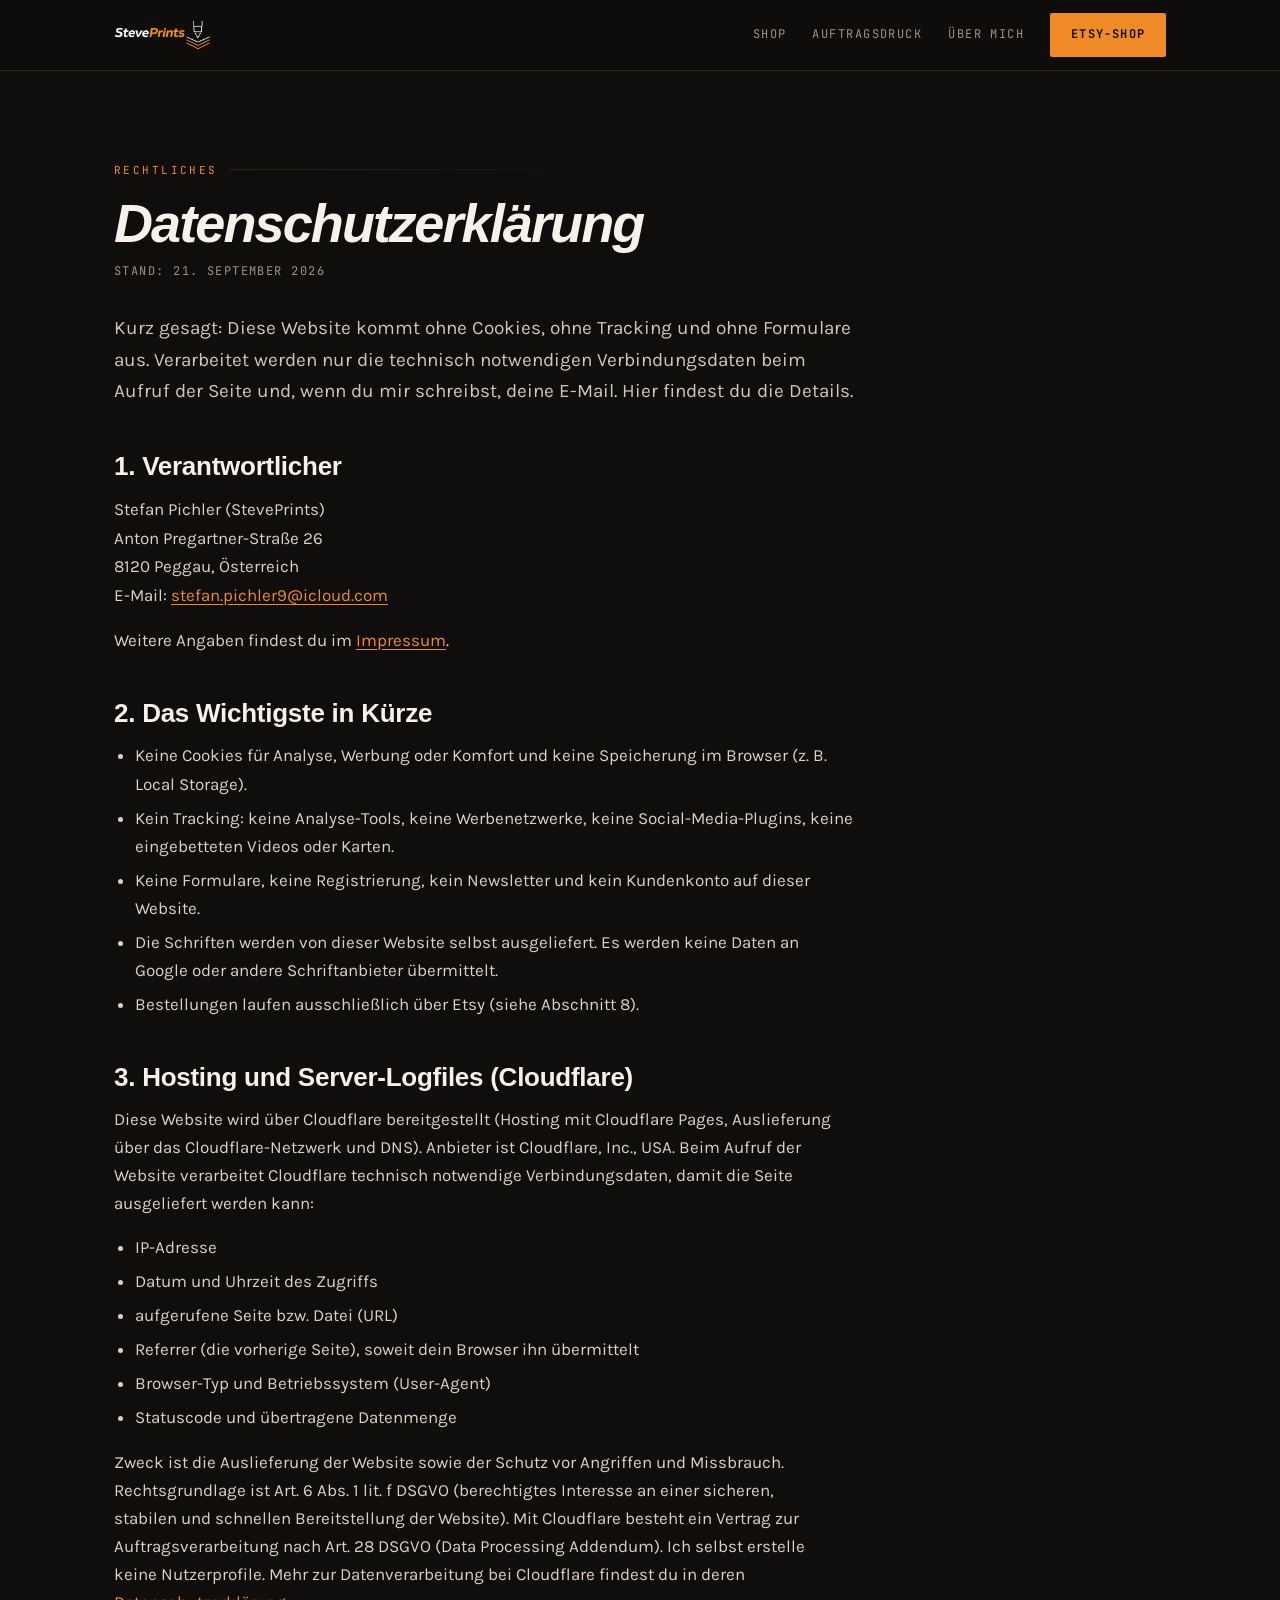
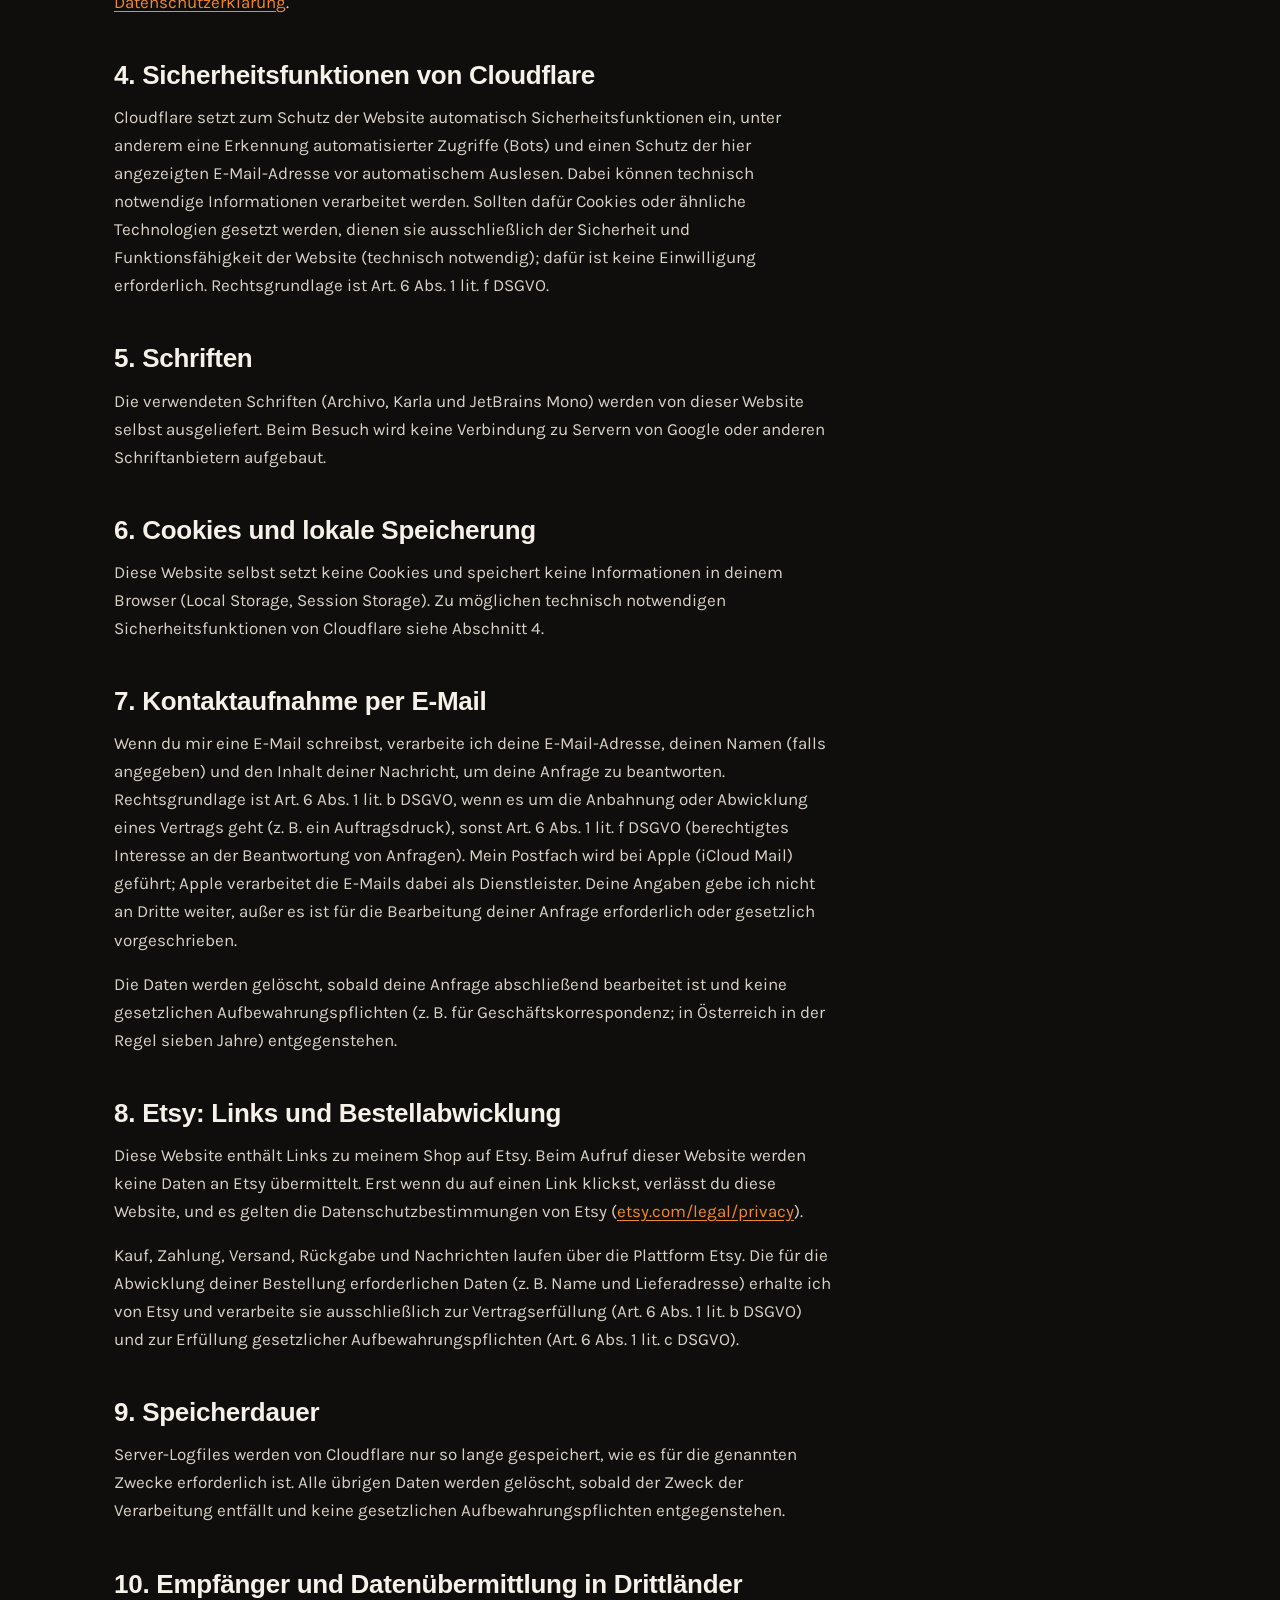
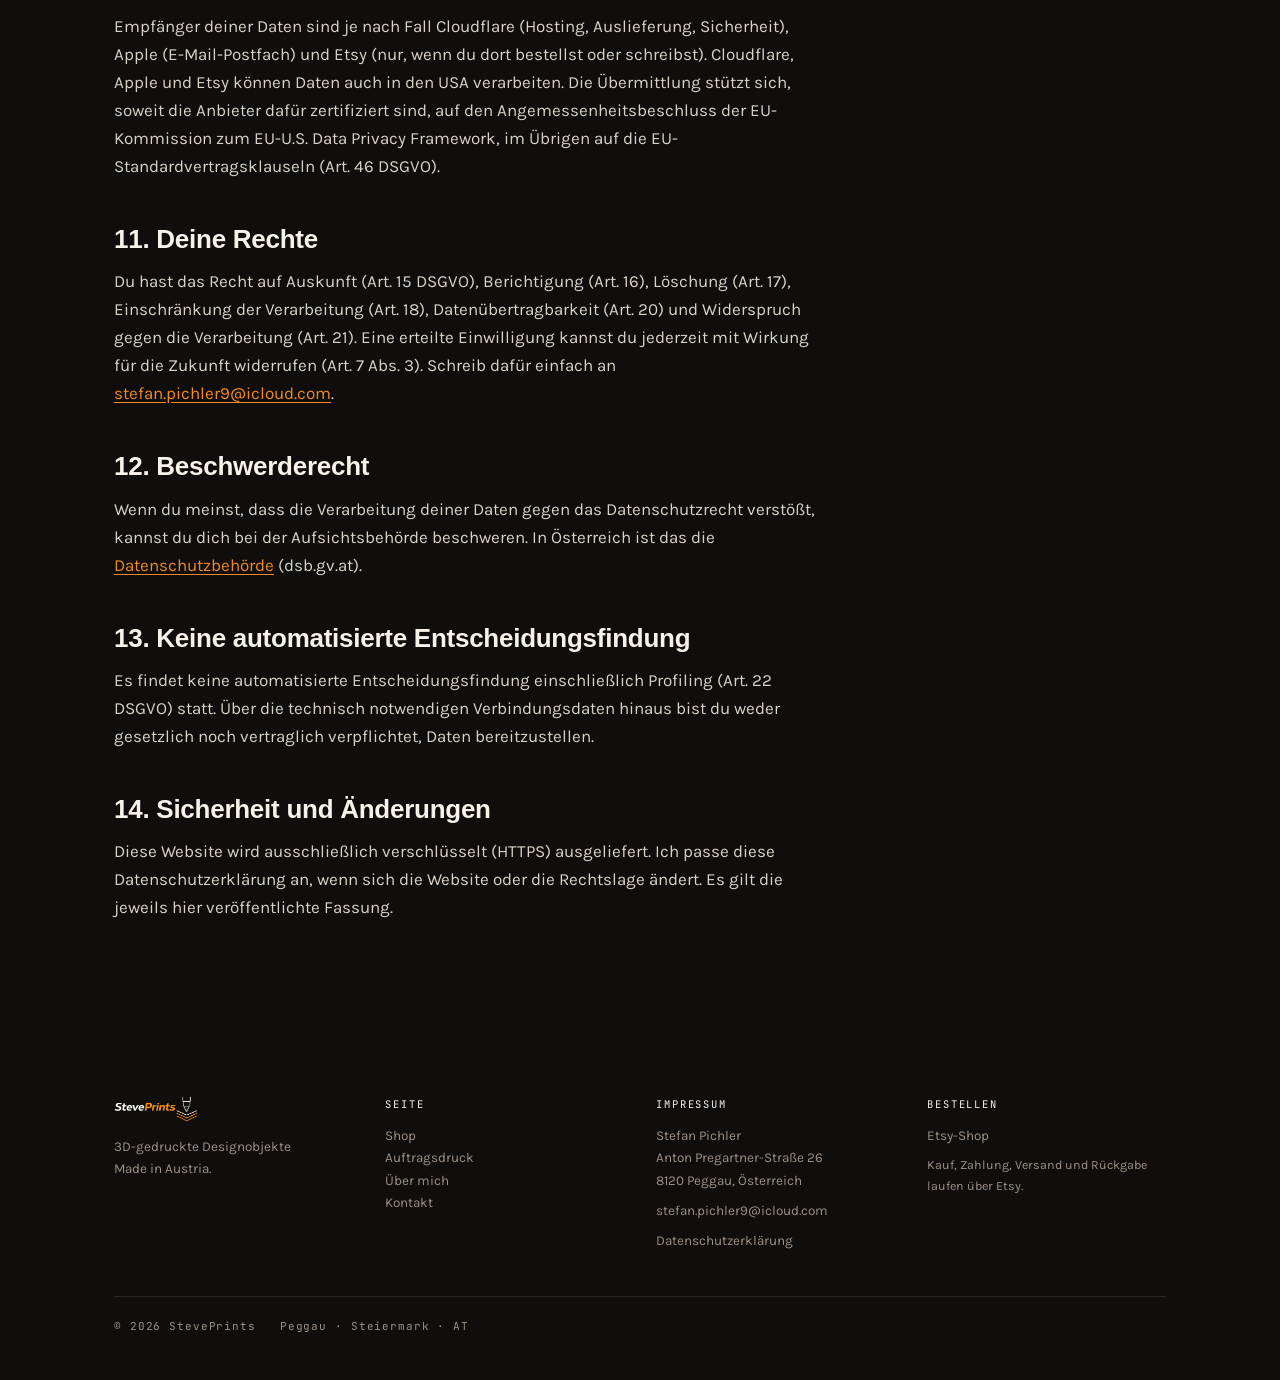
==== datenschutz.html @ f9f1f0ae "legal: Datenschutzerklärung ergänzen, im Footer verlinken Entwurf, orientiert an Muster-Datenschutze" ====
<!DOCTYPE html>
<html lang="de">
<head>
<meta charset="utf-8">
<meta name="viewport" content="width=device-width, initial-scale=1">
<title>Datenschutzerklärung – StevePrints</title>
<meta name="description" content="Datenschutzerklärung von StevePrints, Peggau: welche Daten beim Besuch der Website verarbeitet werden und welche Rechte du hast.">
<link rel="stylesheet" href="fonts/fonts.css">
<style>
:root{
  --bg:#100E0C;
  --surface:#1A1613;
  --line:#2C2620;
  --orange:#F08A24;
  --paper:#F6F1E9;
  --paper-line:#E2D9CC;
  --ink:#241F19;
  --muted:#9B9188;
  --muted-dark:#6E655B;
  --display:"Archivo","Helvetica Neue",Arial,sans-serif;
  --body:"Karla","Helvetica Neue",Arial,sans-serif;
  --mono:"JetBrains Mono",ui-monospace,"SFMono-Regular",Menlo,monospace;
  --pad:clamp(20px,5vw,80px);
}
*{box-sizing:border-box}
html{scroll-behavior:smooth}
body{margin:0;background:var(--bg);color:var(--paper);font-family:var(--body);font-size:17px;line-height:1.65;-webkit-font-smoothing:antialiased;overflow-x:hidden}
img{max-width:100%;display:block}
a{color:inherit}
:focus-visible{outline:2px solid var(--orange);outline-offset:3px;border-radius:2px}

.wrap{max-width:1180px;margin:0 auto;padding-left:var(--pad);padding-right:var(--pad)}
.eyebrow{font-family:var(--mono);font-size:11px;letter-spacing:.22em;text-transform:uppercase;color:var(--orange);display:flex;align-items:center;gap:12px;margin:0 0 18px}
.eyebrow::after{content:"";flex:1;height:1px;background:linear-gradient(90deg,var(--line),transparent)}
h2{font-family:var(--display);font-weight:800;font-style:italic;font-size:clamp(30px,4.6vw,52px);line-height:1.04;letter-spacing:-.02em;margin:0 0 20px}
h3{font-family:var(--display);font-weight:700;font-size:19px;letter-spacing:-.01em;margin:0 0 6px}
p{margin:0 0 16px;color:#D9D2C9;max-width:62ch}
section{padding:clamp(64px,9vw,120px) 0;position:relative}
.layers{height:26px;display:block;width:100%}

/* header */
header{position:sticky;top:0;z-index:50;background:rgba(16,14,12,.82);backdrop-filter:blur(14px);border-bottom:1px solid var(--line)}
.bar{display:flex;align-items:center;gap:28px;height:70px}
.logo{height:30px;width:auto;flex-shrink:0}
nav{margin-left:auto;display:flex;gap:26px;align-items:center}
nav a{font-family:var(--mono);font-size:12px;letter-spacing:.12em;text-transform:uppercase;color:var(--muted);text-decoration:none;transition:color .2s}
nav a:hover{color:var(--paper)}
.btn{display:inline-flex;align-items:center;gap:9px;font-family:var(--mono);font-size:12px;font-weight:700;letter-spacing:.1em;text-transform:uppercase;padding:11px 20px;border-radius:2px;text-decoration:none;border:1px solid transparent;transition:transform .18s,background .2s,color .2s,border-color .2s}
.btn-solid{background:var(--orange);color:#150F07}
.btn-solid:hover{background:#FFA341;transform:translateY(-2px)}
.btn-ghost{border-color:var(--line);color:var(--paper)}
.btn-ghost:hover{border-color:var(--orange);color:var(--orange)}
@media(max-width:860px){nav .navlink{display:none}}

/* hero */
.hero{padding:clamp(58px,9vw,110px) 0 clamp(50px,7vw,90px);position:relative;overflow:hidden}
.plate{position:absolute;inset:0;pointer-events:none;background-image:linear-gradient(to right,rgba(240,138,36,.055) 1px,transparent 1px),linear-gradient(to bottom,rgba(240,138,36,.055) 1px,transparent 1px);background-size:46px 46px;mask-image:radial-gradient(ellipse 80% 70% at 30% 35%,#000 5%,transparent 72%);-webkit-mask-image:radial-gradient(ellipse 80% 70% at 30% 35%,#000 5%,transparent 72%)}
.hero .wrap{position:relative;display:grid;grid-template-columns:1.05fr .95fr;gap:clamp(28px,5vw,64px);align-items:center}
@media(max-width:900px){.hero .wrap{grid-template-columns:1fr}}
h1{font-family:var(--display);font-weight:800;font-style:italic;font-size:clamp(40px,7vw,80px);line-height:.98;letter-spacing:-.035em;margin:0 0 24px;max-width:13ch}
h1 .ln{display:block;overflow:hidden}
h1 .ln>span{display:block;transform:translateY(105%);animation:layer .85s cubic-bezier(.2,.8,.2,1) forwards}
h1 .ln:nth-child(1)>span{animation-delay:.05s}
h1 .ln:nth-child(2)>span{animation-delay:.19s}
h1 .ln:nth-child(3)>span{animation-delay:.33s}
h1 em{font-style:italic;color:var(--orange)}
@keyframes layer{to{transform:translateY(0)}}
.lead{font-size:clamp(17px,2vw,20px);color:#CFC7BD;max-width:42ch;opacity:0;animation:fade .8s .5s forwards}
@keyframes fade{to{opacity:1}}
.hero-cta{display:flex;flex-wrap:wrap;gap:12px;margin-top:30px;opacity:0;animation:fade .8s .66s forwards}
.heroshot{position:relative;opacity:0;animation:fade 1s .4s forwards}
.heroshot img{width:100%;border-radius:3px;border:1px solid var(--line)}
.heroshot figcaption{font-family:var(--mono);font-size:11px;letter-spacing:.14em;text-transform:uppercase;color:var(--muted);margin-top:12px}
.specstrip{margin-top:clamp(40px,6vw,64px);border-top:1px solid var(--line);padding-top:20px;display:flex;flex-wrap:wrap;gap:14px 40px;font-family:var(--mono);font-size:11.5px;letter-spacing:.11em;text-transform:uppercase;color:var(--muted)}
.specstrip b{color:var(--paper);font-weight:400}

/* shop – helle Katalogbahn */
.catalog{background:var(--paper);color:var(--ink)}
.catalog h2,.catalog h3{color:var(--ink)}
.catalog p{color:#4A423A}
.catalog .eyebrow{color:#B4640C}
.catalog .eyebrow::after{background:linear-gradient(90deg,var(--paper-line),transparent)}
.grid{display:grid;gap:22px;grid-template-columns:repeat(auto-fit,minmax(238px,1fr));margin-top:44px}
.card{display:flex;flex-direction:column;text-decoration:none;color:inherit}
.shot{position:relative;aspect-ratio:1/1;overflow:hidden;border-radius:3px;background:#EDE6DA;border:1px solid var(--paper-line)}
.shot img{position:absolute;inset:0;width:100%;height:100%;object-fit:cover;transition:opacity .45s,transform .6s}
.shot img.alt{opacity:0}
.card:hover .shot img.alt{opacity:1}
.card:hover .shot img{transform:scale(1.04)}
.badge{position:absolute;left:10px;top:10px;z-index:2;font-family:var(--mono);font-size:10px;letter-spacing:.14em;text-transform:uppercase;background:rgba(16,14,12,.82);color:var(--paper);padding:5px 9px;border-radius:2px}
.card h3{margin-top:16px}
.card .sub{font-size:14.5px;color:#5A5147;margin:0 0 12px;flex:1}
.meta{display:flex;justify-content:space-between;align-items:baseline;gap:12px;border-top:1px solid var(--paper-line);padding-top:11px;font-family:var(--mono);font-size:12px;color:var(--muted-dark)}
.meta .price{color:var(--ink);font-weight:700;font-size:14px}
.card .go{font-family:var(--mono);font-size:11px;letter-spacing:.12em;text-transform:uppercase;color:#B4640C;margin-top:10px}
.card:hover .go{text-decoration:underline}
.catalog .note{font-family:var(--mono);font-size:11.5px;color:var(--muted-dark);margin-top:36px;letter-spacing:.04em}

/* process */
.process{display:grid;gap:2px;margin-top:44px;grid-template-columns:repeat(auto-fit,minmax(228px,1fr))}
.step{background:var(--surface);padding:28px 24px;border-top:2px solid var(--line);transition:border-color .3s}
.step:hover{border-top-color:var(--orange)}
.step .l{font-family:var(--mono);font-size:11px;color:var(--orange);letter-spacing:.18em;display:block;margin-bottom:14px}
.step h3{font-size:17px}
.step p{font-size:14.5px;color:var(--muted);margin:0}

/* about */
.split{display:grid;gap:clamp(30px,5vw,72px);grid-template-columns:1.15fr .85fr;align-items:start}
@media(max-width:860px){.split{grid-template-columns:1fr}}
.factbox{border:1px solid var(--line);background:var(--surface);padding:26px;border-radius:3px}
.factbox dl{margin:0;font-family:var(--mono);font-size:12.5px}
.factbox dt{color:var(--muted);letter-spacing:.12em;text-transform:uppercase;font-size:10.5px;margin-top:18px}
.factbox dt:first-child{margin-top:0}
.factbox dd{margin:5px 0 0;color:var(--paper)}

/* contact */
.contact{background:var(--surface);border-top:1px solid var(--line);border-bottom:1px solid var(--line)}
.mail{font-family:var(--display);font-style:italic;font-weight:700;font-size:clamp(19px,3.2vw,32px);color:var(--orange);text-decoration:none;border-bottom:2px solid rgba(240,138,36,.3);word-break:break-all}
.mail:hover{border-bottom-color:var(--orange)}

/* footer */
footer{padding:56px 0 44px;font-size:13.5px;color:var(--muted)}
.foot{display:grid;gap:32px;grid-template-columns:repeat(auto-fit,minmax(210px,1fr))}
footer h4{font-family:var(--mono);font-size:10.5px;letter-spacing:.18em;text-transform:uppercase;color:var(--paper);margin:0 0 12px;font-weight:400}
footer a{color:var(--muted);text-decoration:none}
footer a:hover{color:var(--orange)}
.copy{margin-top:44px;padding-top:20px;border-top:1px solid var(--line);display:flex;flex-wrap:wrap;gap:10px 24px;font-family:var(--mono);font-size:11px;letter-spacing:.08em}

.rv{opacity:0;transform:translateY(22px);transition:opacity .7s,transform .7s}
.rv.in{opacity:1;transform:none}
@media(prefers-reduced-motion:reduce){
  *{animation:none!important;transition:none!important}
  h1 .ln>span{transform:none}
  .lead,.hero-cta,.heroshot{opacity:1}
  .rv{opacity:1;transform:none}
  html{scroll-behavior:auto}
}

/* Rechtstext-Seiten */
.legal{padding:clamp(48px,7vw,90px) 0 clamp(56px,8vw,110px)}
.legal h1{max-width:none;font-size:clamp(32px,5vw,54px);margin:0 0 12px;overflow-wrap:break-word;hyphens:auto}
.legal .stand{font-family:var(--mono);font-size:12px;letter-spacing:.12em;text-transform:uppercase;color:var(--muted);margin:0 0 32px}
.legal .intro{font-size:clamp(17px,2vw,19px);color:#CFC7BD;max-width:68ch;margin-bottom:8px}
.legal h2{font-size:clamp(20px,2.4vw,26px);font-style:normal;font-weight:700;letter-spacing:-.01em;line-height:1.2;margin:44px 0 12px}
.legal p,.legal li{max-width:72ch}
.legal ul{margin:0 0 16px;padding-left:1.25em;color:#D9D2C9}
.legal li{margin-bottom:6px}
.legal a{color:var(--orange);text-underline-offset:3px}
.legal a:hover{color:#FFA341}
.legal address{font-style:normal;color:#D9D2C9;margin:0 0 16px;line-height:1.7}
</style>
</head>
<body>
<header>
  <div class="wrap bar">
    <a href="/#top" aria-label="StevePrints Startseite"><img class="logo" src="[data-uri]" alt="StevePrints"></a>
    <nav>
      <a class="navlink" href="/#shop">Shop</a>
      <a class="navlink" href="/#auftrag">Auftragsdruck</a>
      <a class="navlink" href="/#ueber">Über mich</a>
      <a class="btn btn-solid" href="https://www.etsy.com/shop/StevePrintsAT" target="_blank" rel="noopener">Etsy-Shop</a>
    </nav>
  </div>
</header>
<main id="main">
<section class="legal">
  <div class="wrap">
    <p class="eyebrow">Rechtliches</p>
    <h1>Datenschutz&shy;erklärung</h1>
    <p class="stand">Stand: 21. September 2026</p>

    <p class="intro">Kurz gesagt: Diese Website kommt ohne Cookies, ohne Tracking und ohne Formulare aus. Verarbeitet werden nur die technisch notwendigen Verbindungsdaten beim Aufruf der Seite und, wenn du mir schreibst, deine E-Mail. Hier findest du die Details.</p>

    <h2>1. Verantwortlicher</h2>
    <address>Stefan Pichler (StevePrints)<br>Anton Pregartner-Straße 26<br>8120 Peggau, Österreich<br>E-Mail: <a href="mailto:stefan.pichler9@icloud.com">stefan.pichler9@icloud.com</a></address>
    <p>Weitere Angaben findest du im <a href="/#impressum">Impressum</a>.</p>

    <h2>2. Das Wichtigste in Kürze</h2>
    <ul>
      <li>Keine Cookies für Analyse, Werbung oder Komfort und keine Speicherung im Browser (z. B. Local Storage).</li>
      <li>Kein Tracking: keine Analyse-Tools, keine Werbenetzwerke, keine Social-Media-Plugins, keine eingebetteten Videos oder Karten.</li>
      <li>Keine Formulare, keine Registrierung, kein Newsletter und kein Kundenkonto auf dieser Website.</li>
      <li>Die Schriften werden von dieser Website selbst ausgeliefert. Es werden keine Daten an Google oder andere Schriftanbieter übermittelt.</li>
      <li>Bestellungen laufen ausschließlich über Etsy (siehe Abschnitt 8).</li>
    </ul>

    <h2>3. Hosting und Server-Logfiles (Cloudflare)</h2>
    <p>Diese Website wird über Cloudflare bereitgestellt (Hosting mit Cloudflare Pages, Auslieferung über das Cloudflare-Netzwerk und DNS). Anbieter ist Cloudflare, Inc., USA. Beim Aufruf der Website verarbeitet Cloudflare technisch notwendige Verbindungsdaten, damit die Seite ausgeliefert werden kann:</p>
    <ul>
      <li>IP-Adresse</li>
      <li>Datum und Uhrzeit des Zugriffs</li>
      <li>aufgerufene Seite bzw. Datei (URL)</li>
      <li>Referrer (die vorherige Seite), soweit dein Browser ihn übermittelt</li>
      <li>Browser-Typ und Betriebssystem (User-Agent)</li>
      <li>Statuscode und übertragene Datenmenge</li>
    </ul>
    <p>Zweck ist die Auslieferung der Website sowie der Schutz vor Angriffen und Missbrauch. Rechtsgrundlage ist Art. 6 Abs. 1 lit. f DSGVO (berechtigtes Interesse an einer sicheren, stabilen und schnellen Bereitstellung der Website). Mit Cloudflare besteht ein Vertrag zur Auftragsverarbeitung nach Art. 28 DSGVO (Data Processing Addendum). Ich selbst erstelle keine Nutzerprofile. Mehr zur Datenverarbeitung bei Cloudflare findest du in deren <a href="https://www.cloudflare.com/privacypolicy/" target="_blank" rel="noopener noreferrer">Datenschutzerklärung</a>.</p>

    <h2>4. Sicherheitsfunktionen von Cloudflare</h2>
    <p>Cloudflare setzt zum Schutz der Website automatisch Sicherheitsfunktionen ein, unter anderem eine Erkennung automatisierter Zugriffe (Bots) und einen Schutz der hier angezeigten E-Mail-Adresse vor automatischem Auslesen. Dabei können technisch notwendige Informationen verarbeitet werden. Sollten dafür Cookies oder ähnliche Technologien gesetzt werden, dienen sie ausschließlich der Sicherheit und Funktionsfähigkeit der Website (technisch notwendig); dafür ist keine Einwilligung erforderlich. Rechtsgrundlage ist Art. 6 Abs. 1 lit. f DSGVO.</p>

    <h2>5. Schriften</h2>
    <p>Die verwendeten Schriften (Archivo, Karla und JetBrains Mono) werden von dieser Website selbst ausgeliefert. Beim Besuch wird keine Verbindung zu Servern von Google oder anderen Schriftanbietern aufgebaut.</p>

    <h2>6. Cookies und lokale Speicherung</h2>
    <p>Diese Website selbst setzt keine Cookies und speichert keine Informationen in deinem Browser (Local Storage, Session Storage). Zu möglichen technisch notwendigen Sicherheitsfunktionen von Cloudflare siehe Abschnitt 4.</p>

    <h2>7. Kontaktaufnahme per E-Mail</h2>
    <p>Wenn du mir eine E-Mail schreibst, verarbeite ich deine E-Mail-Adresse, deinen Namen (falls angegeben) und den Inhalt deiner Nachricht, um deine Anfrage zu beantworten. Rechtsgrundlage ist Art. 6 Abs. 1 lit. b DSGVO, wenn es um die Anbahnung oder Abwicklung eines Vertrags geht (z. B. ein Auftragsdruck), sonst Art. 6 Abs. 1 lit. f DSGVO (berechtigtes Interesse an der Beantwortung von Anfragen). Mein Postfach wird bei Apple (iCloud Mail) geführt; Apple verarbeitet die E-Mails dabei als Dienstleister. Deine Angaben gebe ich nicht an Dritte weiter, außer es ist für die Bearbeitung deiner Anfrage erforderlich oder gesetzlich vorgeschrieben.</p>
    <p>Die Daten werden gelöscht, sobald deine Anfrage abschließend bearbeitet ist und keine gesetzlichen Aufbewahrungspflichten (z. B. für Geschäftskorrespondenz; in Österreich in der Regel sieben Jahre) entgegenstehen.</p>

    <h2>8. Etsy: Links und Bestellabwicklung</h2>
    <p>Diese Website enthält Links zu meinem Shop auf Etsy. Beim Aufruf dieser Website werden keine Daten an Etsy übermittelt. Erst wenn du auf einen Link klickst, verlässt du diese Website, und es gelten die Datenschutzbestimmungen von Etsy (<a href="https://www.etsy.com/legal/privacy" target="_blank" rel="noopener noreferrer">etsy.com/legal/privacy</a>).</p>
    <p>Kauf, Zahlung, Versand, Rückgabe und Nachrichten laufen über die Plattform Etsy. Die für die Abwicklung deiner Bestellung erforderlichen Daten (z. B. Name und Lieferadresse) erhalte ich von Etsy und verarbeite sie ausschließlich zur Vertragserfüllung (Art. 6 Abs. 1 lit. b DSGVO) und zur Erfüllung gesetzlicher Aufbewahrungspflichten (Art. 6 Abs. 1 lit. c DSGVO).</p>

    <h2>9. Speicherdauer</h2>
    <p>Server-Logfiles werden von Cloudflare nur so lange gespeichert, wie es für die genannten Zwecke erforderlich ist. Alle übrigen Daten werden gelöscht, sobald der Zweck der Verarbeitung entfällt und keine gesetzlichen Aufbewahrungspflichten entgegenstehen.</p>

    <h2>10. Empfänger und Datenübermittlung in Drittländer</h2>
    <p>Empfänger deiner Daten sind je nach Fall Cloudflare (Hosting, Auslieferung, Sicherheit), Apple (E-Mail-Postfach) und Etsy (nur, wenn du dort bestellst oder schreibst). Cloudflare, Apple und Etsy können Daten auch in den USA verarbeiten. Die Übermittlung stützt sich, soweit die Anbieter dafür zertifiziert sind, auf den Angemessenheitsbeschluss der EU-Kommission zum EU-U.S. Data Privacy Framework, im Übrigen auf die EU-Standardvertragsklauseln (Art. 46 DSGVO).</p>

    <h2>11. Deine Rechte</h2>
    <p>Du hast das Recht auf Auskunft (Art. 15 DSGVO), Berichtigung (Art. 16), Löschung (Art. 17), Einschränkung der Verarbeitung (Art. 18), Datenübertragbarkeit (Art. 20) und Widerspruch gegen die Verarbeitung (Art. 21). Eine erteilte Einwilligung kannst du jederzeit mit Wirkung für die Zukunft widerrufen (Art. 7 Abs. 3). Schreib dafür einfach an <a href="mailto:stefan.pichler9@icloud.com">stefan.pichler9@icloud.com</a>.</p>

    <h2>12. Beschwerderecht</h2>
    <p>Wenn du meinst, dass die Verarbeitung deiner Daten gegen das Datenschutzrecht verstößt, kannst du dich bei der Aufsichtsbehörde beschweren. In Österreich ist das die <a href="https://www.dsb.gv.at" target="_blank" rel="noopener noreferrer">Datenschutzbehörde</a> (dsb.gv.at).</p>

    <h2>13. Keine automatisierte Entscheidungsfindung</h2>
    <p>Es findet keine automatisierte Entscheidungsfindung einschließlich Profiling (Art. 22 DSGVO) statt. Über die technisch notwendigen Verbindungsdaten hinaus bist du weder gesetzlich noch vertraglich verpflichtet, Daten bereitzustellen.</p>

    <h2>14. Sicherheit und Änderungen</h2>
    <p>Diese Website wird ausschließlich verschlüsselt (HTTPS) ausgeliefert. Ich passe diese Datenschutzerklärung an, wenn sich die Website oder die Rechtslage ändert. Es gilt die jeweils hier veröffentlichte Fassung.</p>
  </div>
</section>
</main>
<footer>
  <div class="wrap">
    <div class="foot">
      <div>
        <img class="logo" src="[data-uri]" alt="StevePrints" style="height:26px;margin-bottom:14px">
        <div>3D-gedruckte Designobjekte<br>Made in Austria.</div>
      </div>
      <div>
        <h4>Seite</h4>
        <div><a href="/#shop">Shop</a></div>
        <div><a href="/#auftrag">Auftragsdruck</a></div>
        <div><a href="/#ueber">Über mich</a></div>
        <div><a href="/#kontakt">Kontakt</a></div>
      </div>
      <div id="impressum">
        <h4>Impressum</h4>
        <div>Stefan Pichler<br>Anton Pregartner-Straße 26<br>8120 Peggau, Österreich</div>
        <div style="margin-top:8px"><a href="mailto:stefan.pichler9@icloud.com">stefan.pichler9@icloud.com</a></div>
        <div style="margin-top:8px"><a href="datenschutz.html">Datenschutzerklärung</a></div>
      </div>
      <div>
        <h4>Bestellen</h4>
        <div><a href="https://www.etsy.com/shop/StevePrintsAT" target="_blank" rel="noopener">Etsy-Shop</a></div>
        <div style="margin-top:8px;font-size:12.5px">Kauf, Zahlung, Versand und Rückgabe laufen über Etsy.</div>
      </div>
    </div>
    <div class="copy"><span>© 2026 StevePrints</span><span>Peggau · Steiermark · AT</span></div>
  </div>
</footer>
</body>
</html>
---- fonts/fonts.css ----
/* Selbst gehostete Schriften (Archivo, Karla, JetBrains Mono) - SIL Open Font License 1.1, siehe OFL-*.txt.
   Regeln 1:1 aus Google Fonts uebernommen, damit kein Besucher mehr Daten an Google sendet. */

/* vietnamese */
@font-face {
  font-family: 'Archivo';
  font-style: italic;
  font-weight: 800;
  font-stretch: 100%;
  font-display: swap;
  src: url(archivo-italic-vietnamese-5ae2703c.woff2) format('woff2');
  unicode-range: U+0102-0103, U+0110-0111, U+0128-0129, U+0168-0169, U+01A0-01A1, U+01AF-01B0, U+0300-0301, U+0303-0304, U+0308-0309, U+0323, U+0329, U+1EA0-1EF9, U+20AB;
}
/* latin-ext */
@font-face {
  font-family: 'Archivo';
  font-style: italic;
  font-weight: 800;
  font-stretch: 100%;
  font-display: swap;
  src: url(archivo-italic-latin-ext-b3647e7d.woff2) format('woff2');
  unicode-range: U+0100-02BA, U+02BD-02C5, U+02C7-02CC, U+02CE-02D7, U+02DD-02FF, U+0304, U+0308, U+0329, U+1D00-1DBF, U+1E00-1E9F, U+1EF2-1EFF, U+2020, U+20A0-20AB, U+20AD-20C0, U+2113, U+2C60-2C7F, U+A720-A7FF;
}
/* latin */
@font-face {
  font-family: 'Archivo';
  font-style: italic;
  font-weight: 800;
  font-stretch: 100%;
  font-display: swap;
  src: url(archivo-italic-latin-233015a2.woff2) format('woff2');
  unicode-range: U+0000-00FF, U+0131, U+0152-0153, U+02BB-02BC, U+02C6, U+02DA, U+02DC, U+0304, U+0308, U+0329, U+2000-206F, U+20AC, U+2122, U+2191, U+2193, U+2212, U+2215, U+FEFF, U+FFFD;
}
/* vietnamese */
@font-face {
  font-family: 'Archivo';
  font-style: normal;
  font-weight: 500;
  font-stretch: 100%;
  font-display: swap;
  src: url(archivo-normal-vietnamese-5a621c55.woff2) format('woff2');
  unicode-range: U+0102-0103, U+0110-0111, U+0128-0129, U+0168-0169, U+01A0-01A1, U+01AF-01B0, U+0300-0301, U+0303-0304, U+0308-0309, U+0323, U+0329, U+1EA0-1EF9, U+20AB;
}
/* latin-ext */
@font-face {
  font-family: 'Archivo';
  font-style: normal;
  font-weight: 500;
  font-stretch: 100%;
  font-display: swap;
  src: url(archivo-normal-latin-ext-ff4f17d2.woff2) format('woff2');
  unicode-range: U+0100-02BA, U+02BD-02C5, U+02C7-02CC, U+02CE-02D7, U+02DD-02FF, U+0304, U+0308, U+0329, U+1D00-1DBF, U+1E00-1E9F, U+1EF2-1EFF, U+2020, U+20A0-20AB, U+20AD-20C0, U+2113, U+2C60-2C7F, U+A720-A7FF;
}
/* latin */
@font-face {
  font-family: 'Archivo';
  font-style: normal;
  font-weight: 500;
  font-stretch: 100%;
  font-display: swap;
  src: url(archivo-normal-latin-8f704806.woff2) format('woff2');
  unicode-range: U+0000-00FF, U+0131, U+0152-0153, U+02BB-02BC, U+02C6, U+02DA, U+02DC, U+0304, U+0308, U+0329, U+2000-206F, U+20AC, U+2122, U+2191, U+2193, U+2212, U+2215, U+FEFF, U+FFFD;
}
/* vietnamese */
@font-face {
  font-family: 'Archivo';
  font-style: normal;
  font-weight: 700;
  font-stretch: 100%;
  font-display: swap;
  src: url(archivo-normal-vietnamese-5a621c55.woff2) format('woff2');
  unicode-range: U+0102-0103, U+0110-0111, U+0128-0129, U+0168-0169, U+01A0-01A1, U+01AF-01B0, U+0300-0301, U+0303-0304, U+0308-0309, U+0323, U+0329, U+1EA0-1EF9, U+20AB;
}
/* latin-ext */
@font-face {
  font-family: 'Archivo';
  font-style: normal;
  font-weight: 700;
  font-stretch: 100%;
  font-display: swap;
  src: url(archivo-normal-latin-ext-ff4f17d2.woff2) format('woff2');
  unicode-range: U+0100-02BA, U+02BD-02C5, U+02C7-02CC, U+02CE-02D7, U+02DD-02FF, U+0304, U+0308, U+0329, U+1D00-1DBF, U+1E00-1E9F, U+1EF2-1EFF, U+2020, U+20A0-20AB, U+20AD-20C0, U+2113, U+2C60-2C7F, U+A720-A7FF;
}
/* latin */
@font-face {
  font-family: 'Archivo';
  font-style: normal;
  font-weight: 700;
  font-stretch: 100%;
  font-display: swap;
  src: url(archivo-normal-latin-8f704806.woff2) format('woff2');
  unicode-range: U+0000-00FF, U+0131, U+0152-0153, U+02BB-02BC, U+02C6, U+02DA, U+02DC, U+0304, U+0308, U+0329, U+2000-206F, U+20AC, U+2122, U+2191, U+2193, U+2212, U+2215, U+FEFF, U+FFFD;
}
/* cyrillic-ext */
@font-face {
  font-family: 'JetBrains Mono';
  font-style: normal;
  font-weight: 400;
  font-display: swap;
  src: url(jetbrains-mono-normal-cyrillic-ext-62213be8.woff2) format('woff2');
  unicode-range: U+0460-052F, U+1C80-1C8A, U+20B4, U+2DE0-2DFF, U+A640-A69F, U+FE2E-FE2F;
}
/* cyrillic */
@font-face {
  font-family: 'JetBrains Mono';
  font-style: normal;
  font-weight: 400;
  font-display: swap;
  src: url(jetbrains-mono-normal-cyrillic-e17cfd15.woff2) format('woff2');
  unicode-range: U+0301, U+0400-045F, U+0490-0491, U+04B0-04B1, U+2116;
}
/* greek */
@font-face {
  font-family: 'JetBrains Mono';
  font-style: normal;
  font-weight: 400;
  font-display: swap;
  src: url(jetbrains-mono-normal-greek-0a557721.woff2) format('woff2');
  unicode-range: U+0370-0377, U+037A-037F, U+0384-038A, U+038C, U+038E-03A1, U+03A3-03FF;
}
/* vietnamese */
@font-face {
  font-family: 'JetBrains Mono';
  font-style: normal;
  font-weight: 400;
  font-display: swap;
  src: url(jetbrains-mono-normal-vietnamese-c89b9cc0.woff2) format('woff2');
  unicode-range: U+0102-0103, U+0110-0111, U+0128-0129, U+0168-0169, U+01A0-01A1, U+01AF-01B0, U+0300-0301, U+0303-0304, U+0308-0309, U+0323, U+0329, U+1EA0-1EF9, U+20AB;
}
/* latin-ext */
@font-face {
  font-family: 'JetBrains Mono';
  font-style: normal;
  font-weight: 400;
  font-display: swap;
  src: url(jetbrains-mono-normal-latin-ext-db5ff4db.woff2) format('woff2');
  unicode-range: U+0100-02BA, U+02BD-02C5, U+02C7-02CC, U+02CE-02D7, U+02DD-02FF, U+0304, U+0308, U+0329, U+1D00-1DBF, U+1E00-1E9F, U+1EF2-1EFF, U+2020, U+20A0-20AB, U+20AD-20C0, U+2113, U+2C60-2C7F, U+A720-A7FF;
}
/* latin */
@font-face {
  font-family: 'JetBrains Mono';
  font-style: normal;
  font-weight: 400;
  font-display: swap;
  src: url(jetbrains-mono-normal-latin-83c005d4.woff2) format('woff2');
  unicode-range: U+0000-00FF, U+0131, U+0152-0153, U+02BB-02BC, U+02C6, U+02DA, U+02DC, U+0304, U+0308, U+0329, U+2000-206F, U+20AC, U+2122, U+2191, U+2193, U+2212, U+2215, U+FEFF, U+FFFD;
}
/* cyrillic-ext */
@font-face {
  font-family: 'JetBrains Mono';
  font-style: normal;
  font-weight: 700;
  font-display: swap;
  src: url(jetbrains-mono-normal-cyrillic-ext-62213be8.woff2) format('woff2');
  unicode-range: U+0460-052F, U+1C80-1C8A, U+20B4, U+2DE0-2DFF, U+A640-A69F, U+FE2E-FE2F;
}
/* cyrillic */
@font-face {
  font-family: 'JetBrains Mono';
  font-style: normal;
  font-weight: 700;
  font-display: swap;
  src: url(jetbrains-mono-normal-cyrillic-e17cfd15.woff2) format('woff2');
  unicode-range: U+0301, U+0400-045F, U+0490-0491, U+04B0-04B1, U+2116;
}
/* greek */
@font-face {
  font-family: 'JetBrains Mono';
  font-style: normal;
  font-weight: 700;
  font-display: swap;
  src: url(jetbrains-mono-normal-greek-0a557721.woff2) format('woff2');
  unicode-range: U+0370-0377, U+037A-037F, U+0384-038A, U+038C, U+038E-03A1, U+03A3-03FF;
}
/* vietnamese */
@font-face {
  font-family: 'JetBrains Mono';
  font-style: normal;
  font-weight: 700;
  font-display: swap;
  src: url(jetbrains-mono-normal-vietnamese-c89b9cc0.woff2) format('woff2');
  unicode-range: U+0102-0103, U+0110-0111, U+0128-0129, U+0168-0169, U+01A0-01A1, U+01AF-01B0, U+0300-0301, U+0303-0304, U+0308-0309, U+0323, U+0329, U+1EA0-1EF9, U+20AB;
}
/* latin-ext */
@font-face {
  font-family: 'JetBrains Mono';
  font-style: normal;
  font-weight: 700;
  font-display: swap;
  src: url(jetbrains-mono-normal-latin-ext-db5ff4db.woff2) format('woff2');
  unicode-range: U+0100-02BA, U+02BD-02C5, U+02C7-02CC, U+02CE-02D7, U+02DD-02FF, U+0304, U+0308, U+0329, U+1D00-1DBF, U+1E00-1E9F, U+1EF2-1EFF, U+2020, U+20A0-20AB, U+20AD-20C0, U+2113, U+2C60-2C7F, U+A720-A7FF;
}
/* latin */
@font-face {
  font-family: 'JetBrains Mono';
  font-style: normal;
  font-weight: 700;
  font-display: swap;
  src: url(jetbrains-mono-normal-latin-83c005d4.woff2) format('woff2');
  unicode-range: U+0000-00FF, U+0131, U+0152-0153, U+02BB-02BC, U+02C6, U+02DA, U+02DC, U+0304, U+0308, U+0329, U+2000-206F, U+20AC, U+2122, U+2191, U+2193, U+2212, U+2215, U+FEFF, U+FFFD;
}
/* latin-ext */
@font-face {
  font-family: 'Karla';
  font-style: normal;
  font-weight: 400;
  font-display: swap;
  src: url(karla-normal-latin-ext-86844b3e.woff2) format('woff2');
  unicode-range: U+0100-02BA, U+02BD-02C5, U+02C7-02CC, U+02CE-02D7, U+02DD-02FF, U+0304, U+0308, U+0329, U+1D00-1DBF, U+1E00-1E9F, U+1EF2-1EFF, U+2020, U+20A0-20AB, U+20AD-20C0, U+2113, U+2C60-2C7F, U+A720-A7FF;
}
/* latin */
@font-face {
  font-family: 'Karla';
  font-style: normal;
  font-weight: 400;
  font-display: swap;
  src: url(karla-normal-latin-3b1eb09a.woff2) format('woff2');
  unicode-range: U+0000-00FF, U+0131, U+0152-0153, U+02BB-02BC, U+02C6, U+02DA, U+02DC, U+0304, U+0308, U+0329, U+2000-206F, U+20AC, U+2122, U+2191, U+2193, U+2212, U+2215, U+FEFF, U+FFFD;
}
/* latin-ext */
@font-face {
  font-family: 'Karla';
  font-style: normal;
  font-weight: 500;
  font-display: swap;
  src: url(karla-normal-latin-ext-86844b3e.woff2) format('woff2');
  unicode-range: U+0100-02BA, U+02BD-02C5, U+02C7-02CC, U+02CE-02D7, U+02DD-02FF, U+0304, U+0308, U+0329, U+1D00-1DBF, U+1E00-1E9F, U+1EF2-1EFF, U+2020, U+20A0-20AB, U+20AD-20C0, U+2113, U+2C60-2C7F, U+A720-A7FF;
}
/* latin */
@font-face {
  font-family: 'Karla';
  font-style: normal;
  font-weight: 500;
  font-display: swap;
  src: url(karla-normal-latin-3b1eb09a.woff2) format('woff2');
  unicode-range: U+0000-00FF, U+0131, U+0152-0153, U+02BB-02BC, U+02C6, U+02DA, U+02DC, U+0304, U+0308, U+0329, U+2000-206F, U+20AC, U+2122, U+2191, U+2193, U+2212, U+2215, U+FEFF, U+FFFD;
}
/* latin-ext */
@font-face {
  font-family: 'Karla';
  font-style: normal;
  font-weight: 700;
  font-display: swap;
  src: url(karla-normal-latin-ext-86844b3e.woff2) format('woff2');
  unicode-range: U+0100-02BA, U+02BD-02C5, U+02C7-02CC, U+02CE-02D7, U+02DD-02FF, U+0304, U+0308, U+0329, U+1D00-1DBF, U+1E00-1E9F, U+1EF2-1EFF, U+2020, U+20A0-20AB, U+20AD-20C0, U+2113, U+2C60-2C7F, U+A720-A7FF;
}
/* latin */
@font-face {
  font-family: 'Karla';
  font-style: normal;
  font-weight: 700;
  font-display: swap;
  src: url(karla-normal-latin-3b1eb09a.woff2) format('woff2');
  unicode-range: U+0000-00FF, U+0131, U+0152-0153, U+02BB-02BC, U+02C6, U+02DA, U+02DC, U+0304, U+0308, U+0329, U+2000-206F, U+20AC, U+2122, U+2191, U+2193, U+2212, U+2215, U+FEFF, U+FFFD;
}
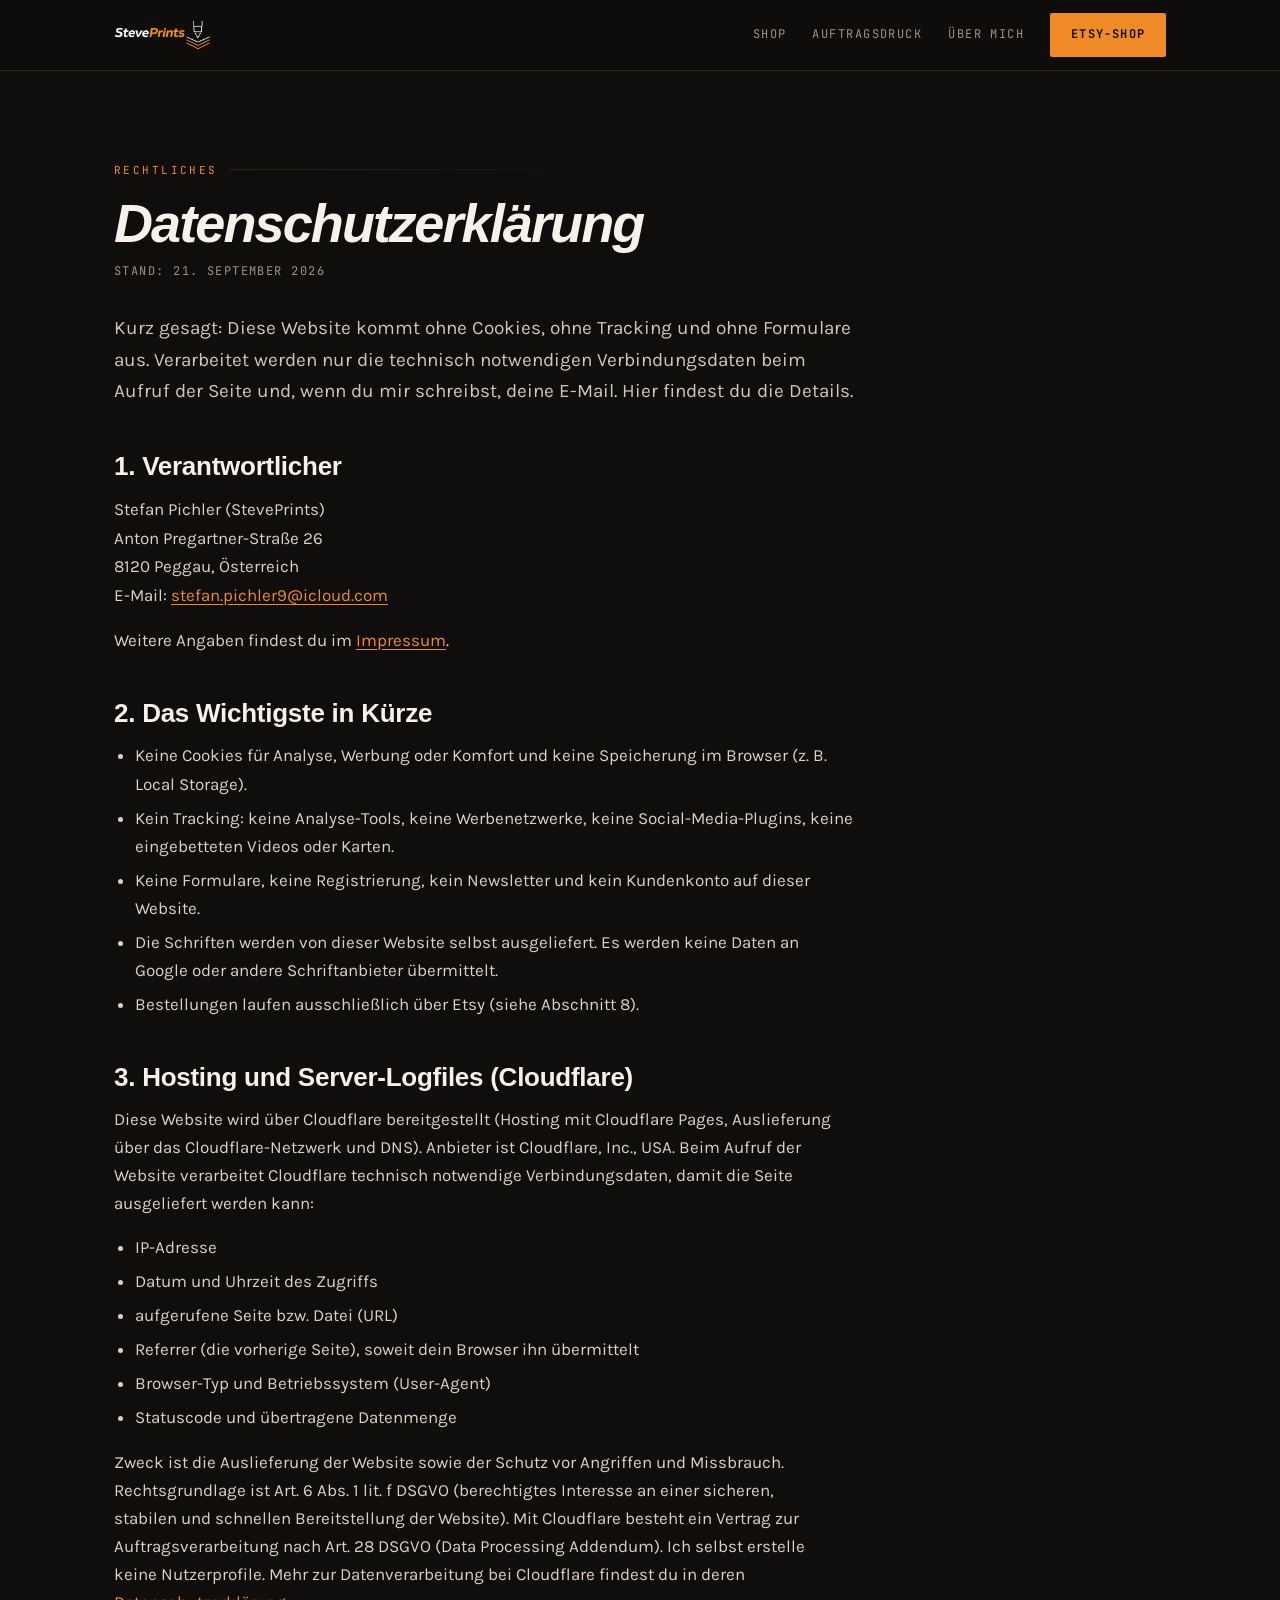
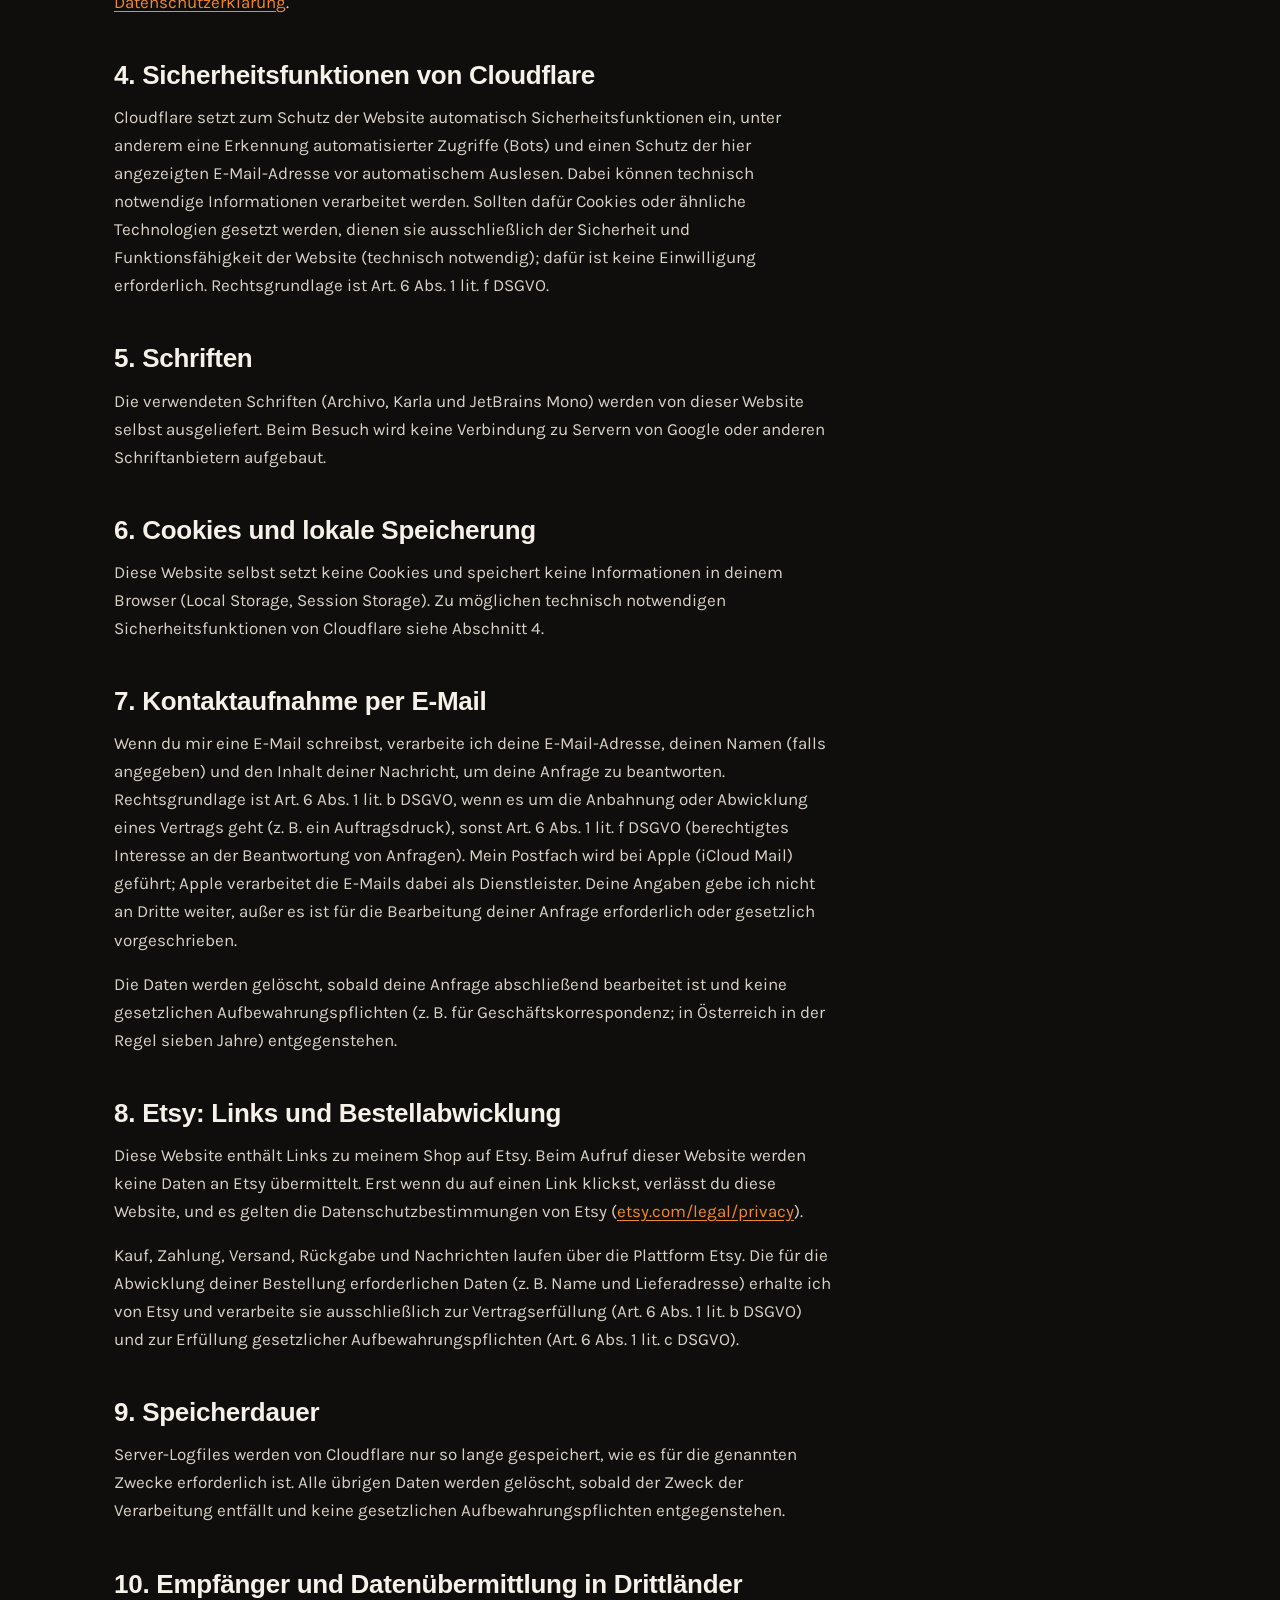
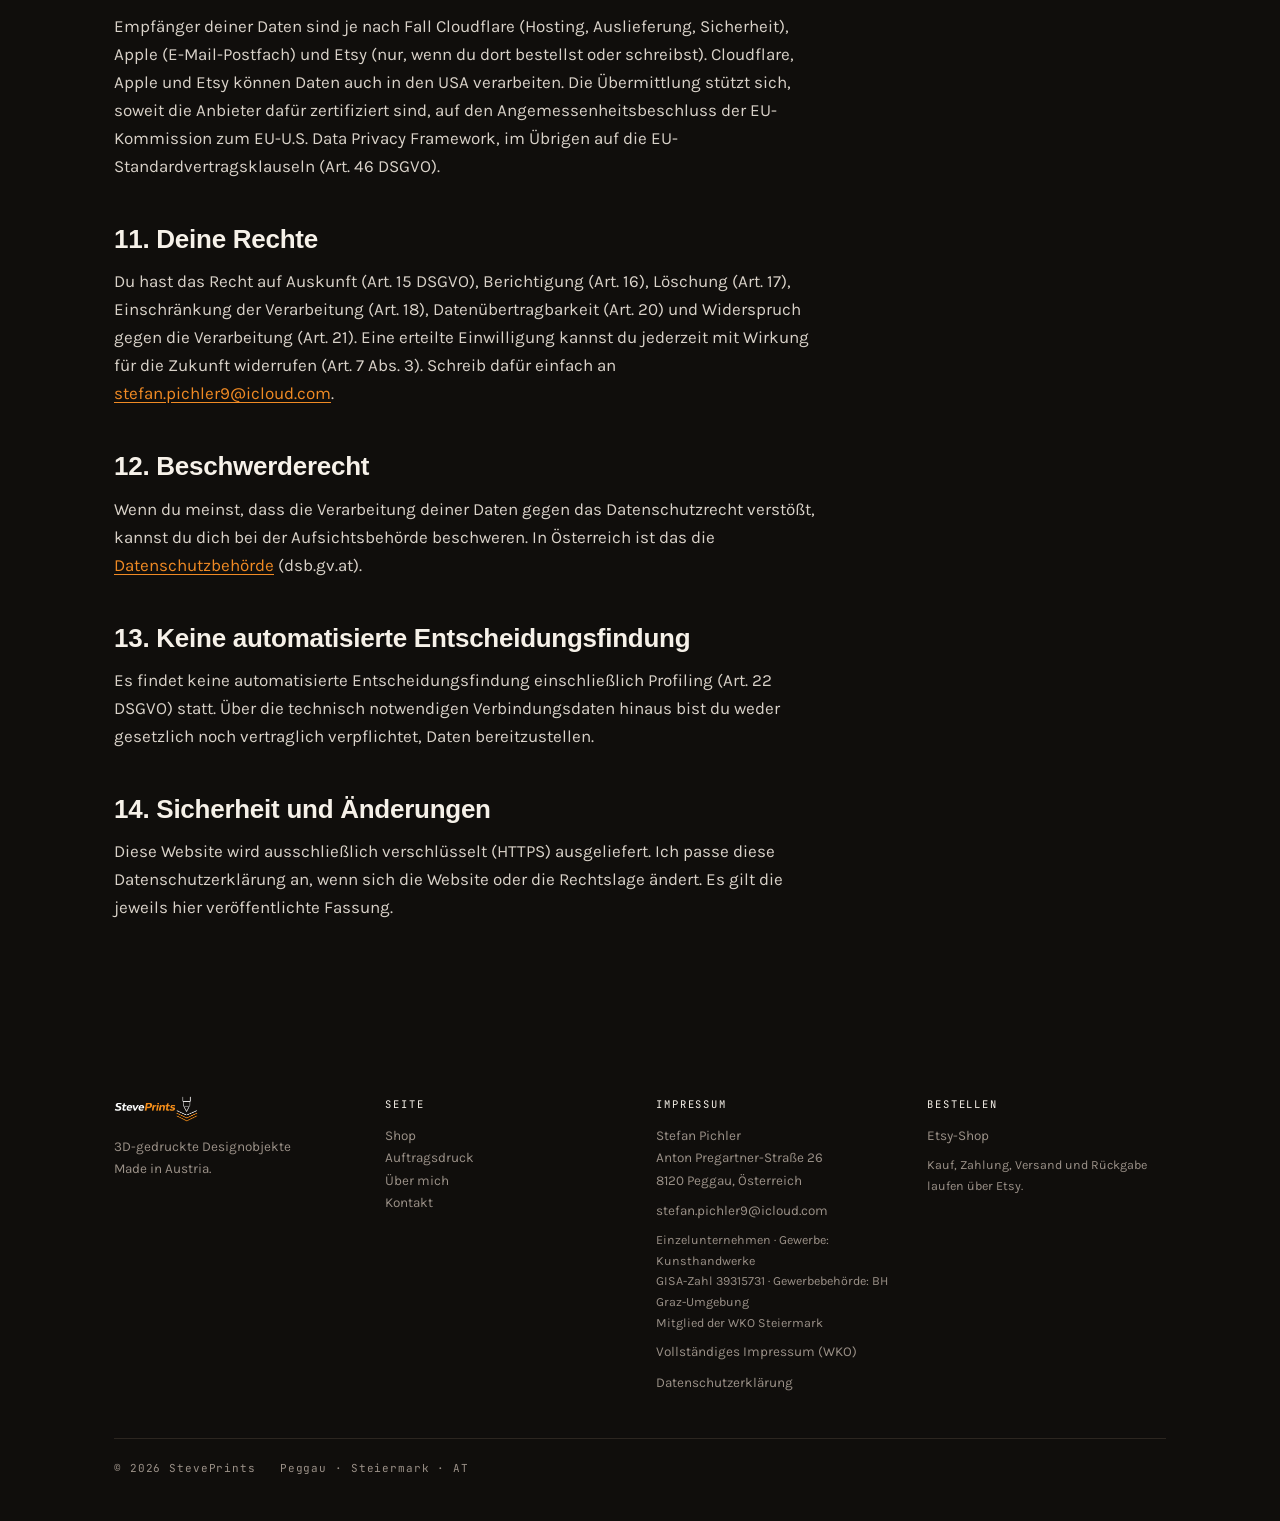
==== commit 8590ad26: "Impressum: ECG-Angaben + WKO-Link, Kleinunternehmer-Hinweis, zzgl. Versand" ====
--- a/datenschutz.html
+++ b/datenschutz.html
@@ -173,7 +173,7 @@
 
     <h2>1. Verantwortlicher</h2>
     <address>Stefan Pichler (StevePrints)<br>Anton Pregartner-Straße 26<br>8120 Peggau, Österreich<br>E-Mail: <a href="mailto:stefan.pichler9@icloud.com">stefan.pichler9@icloud.com</a></address>
-    <p>Weitere Angaben findest du im <a href="/#impressum">Impressum</a>.</p>
+    <p>Weitere Angaben findest du im <a href="https://www.wkoecg.at/Ecg.aspx?FirmaID=847c67a8-f54d-4f3a-a93c-38606263d6bf" target="_blank" rel="noopener">Impressum</a>.</p>
 
     <h2>2. Das Wichtigste in Kürze</h2>
     <ul>
@@ -251,6 +251,8 @@
         <h4>Impressum</h4>
         <div>Stefan Pichler<br>Anton Pregartner-Straße 26<br>8120 Peggau, Österreich</div>
         <div style="margin-top:8px"><a href="mailto:stefan.pichler9@icloud.com">stefan.pichler9@icloud.com</a></div>
+        <div style="margin-top:8px;font-size:12.5px">Einzelunternehmen · Gewerbe: Kunsthandwerke<br>GISA-Zahl 39315731 · Gewerbebehörde: BH Graz-Umgebung<br>Mitglied der WKO Steiermark</div>
+        <div style="margin-top:8px"><a href="https://www.wkoecg.at/Ecg.aspx?FirmaID=847c67a8-f54d-4f3a-a93c-38606263d6bf" target="_blank" rel="noopener">Vollständiges Impressum (WKO)</a></div>
         <div style="margin-top:8px"><a href="datenschutz.html">Datenschutzerklärung</a></div>
       </div>
       <div>
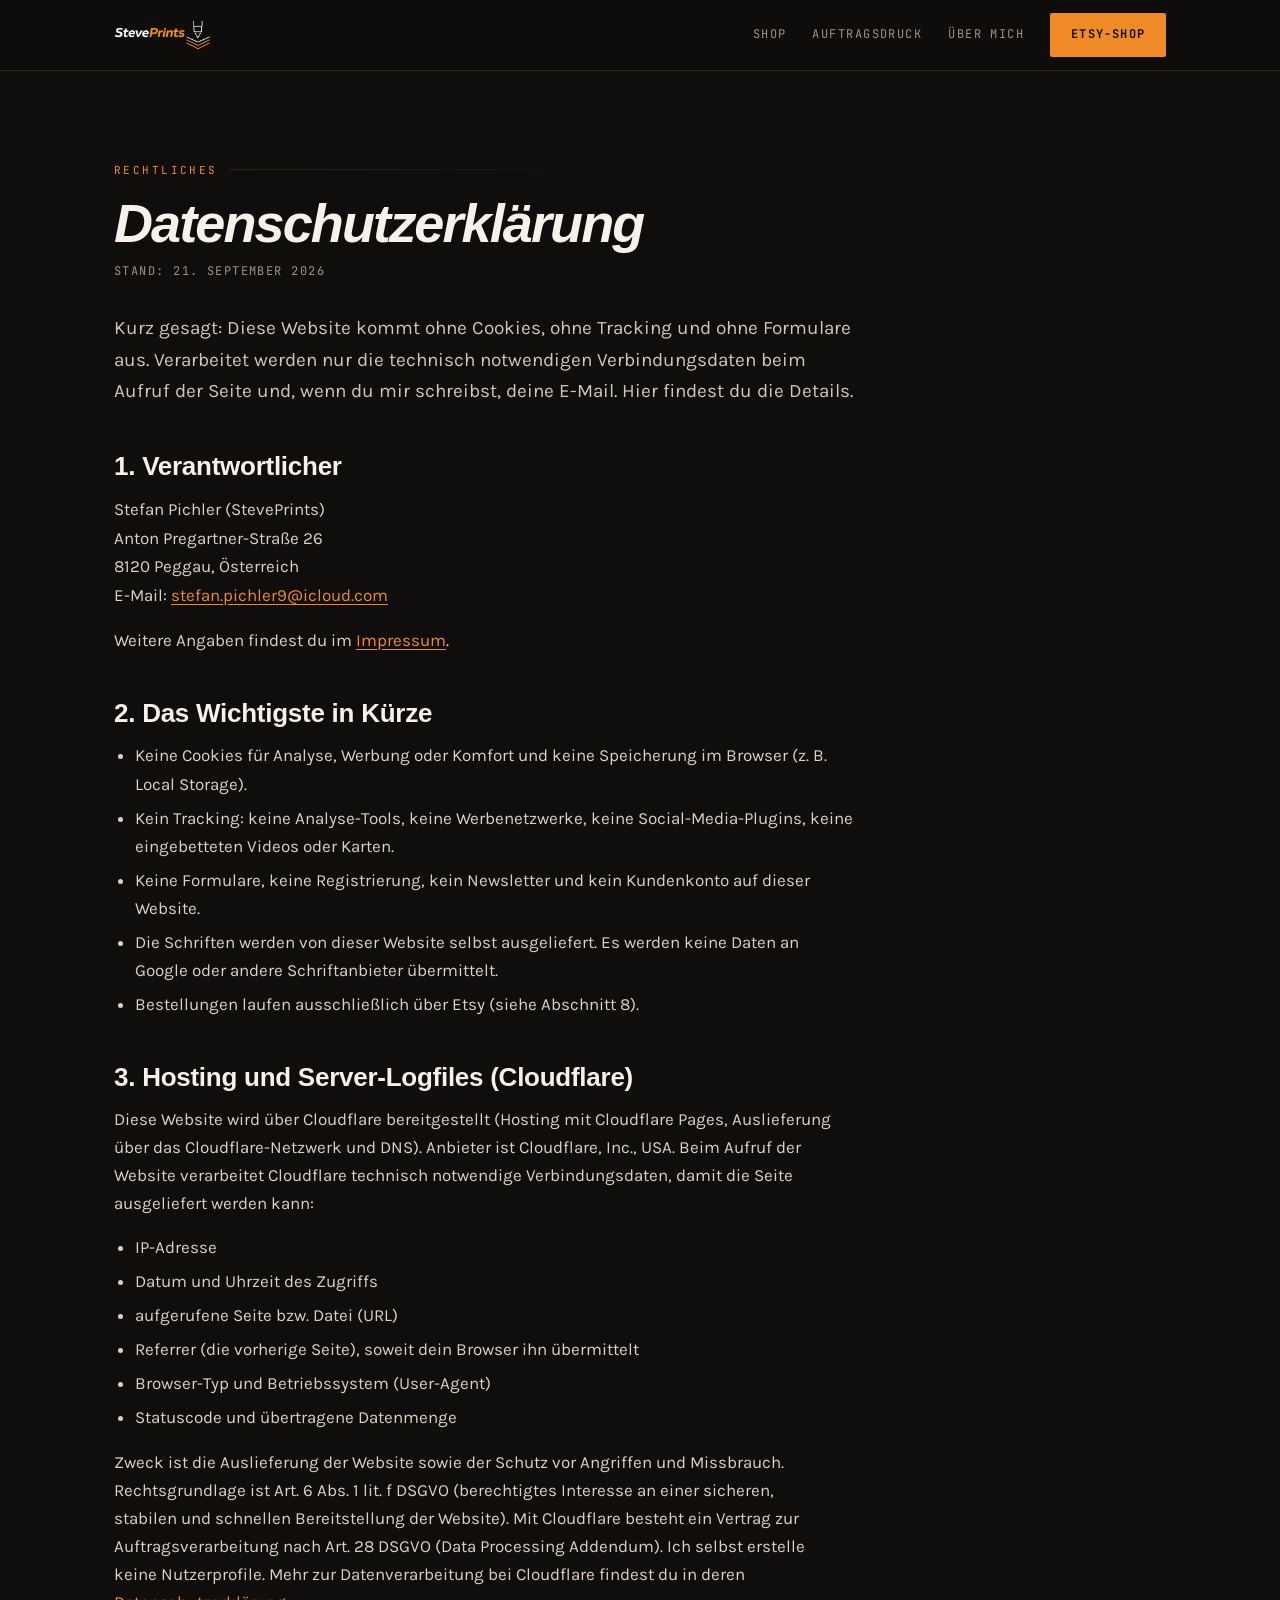
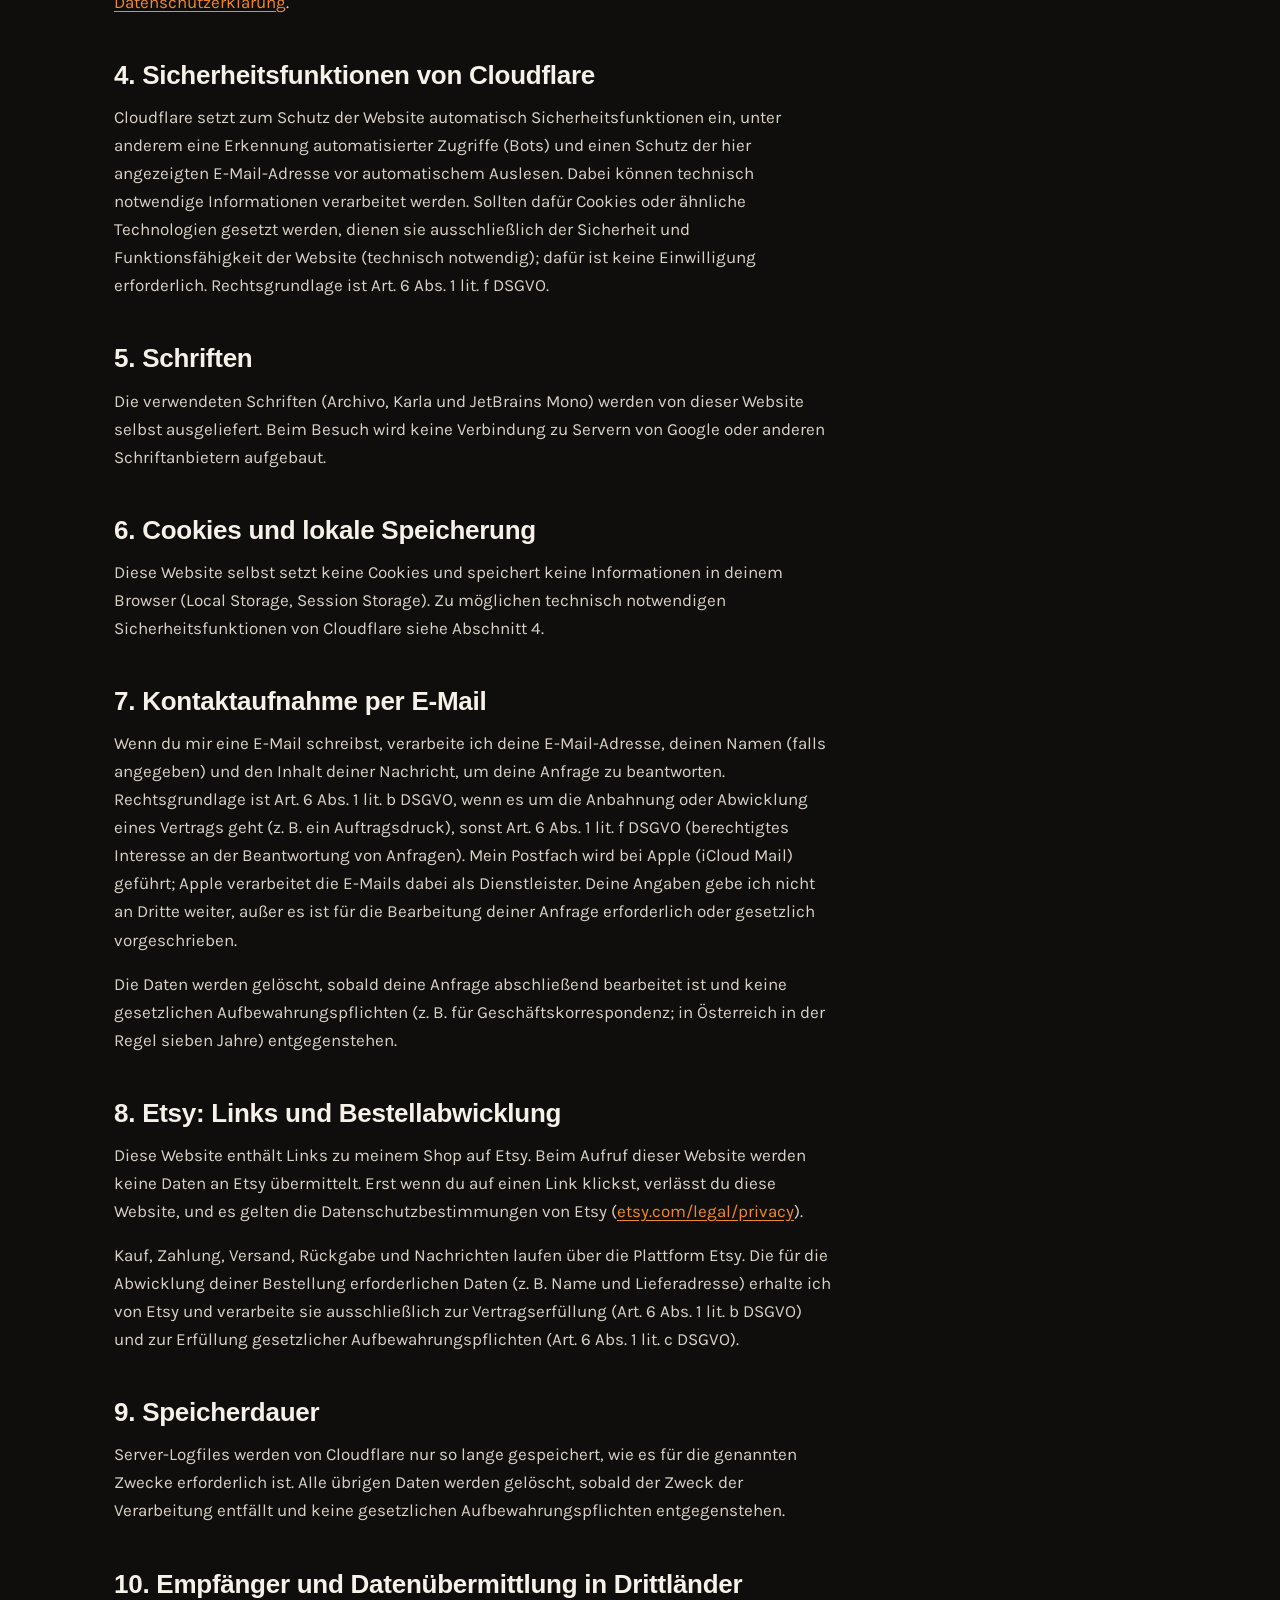
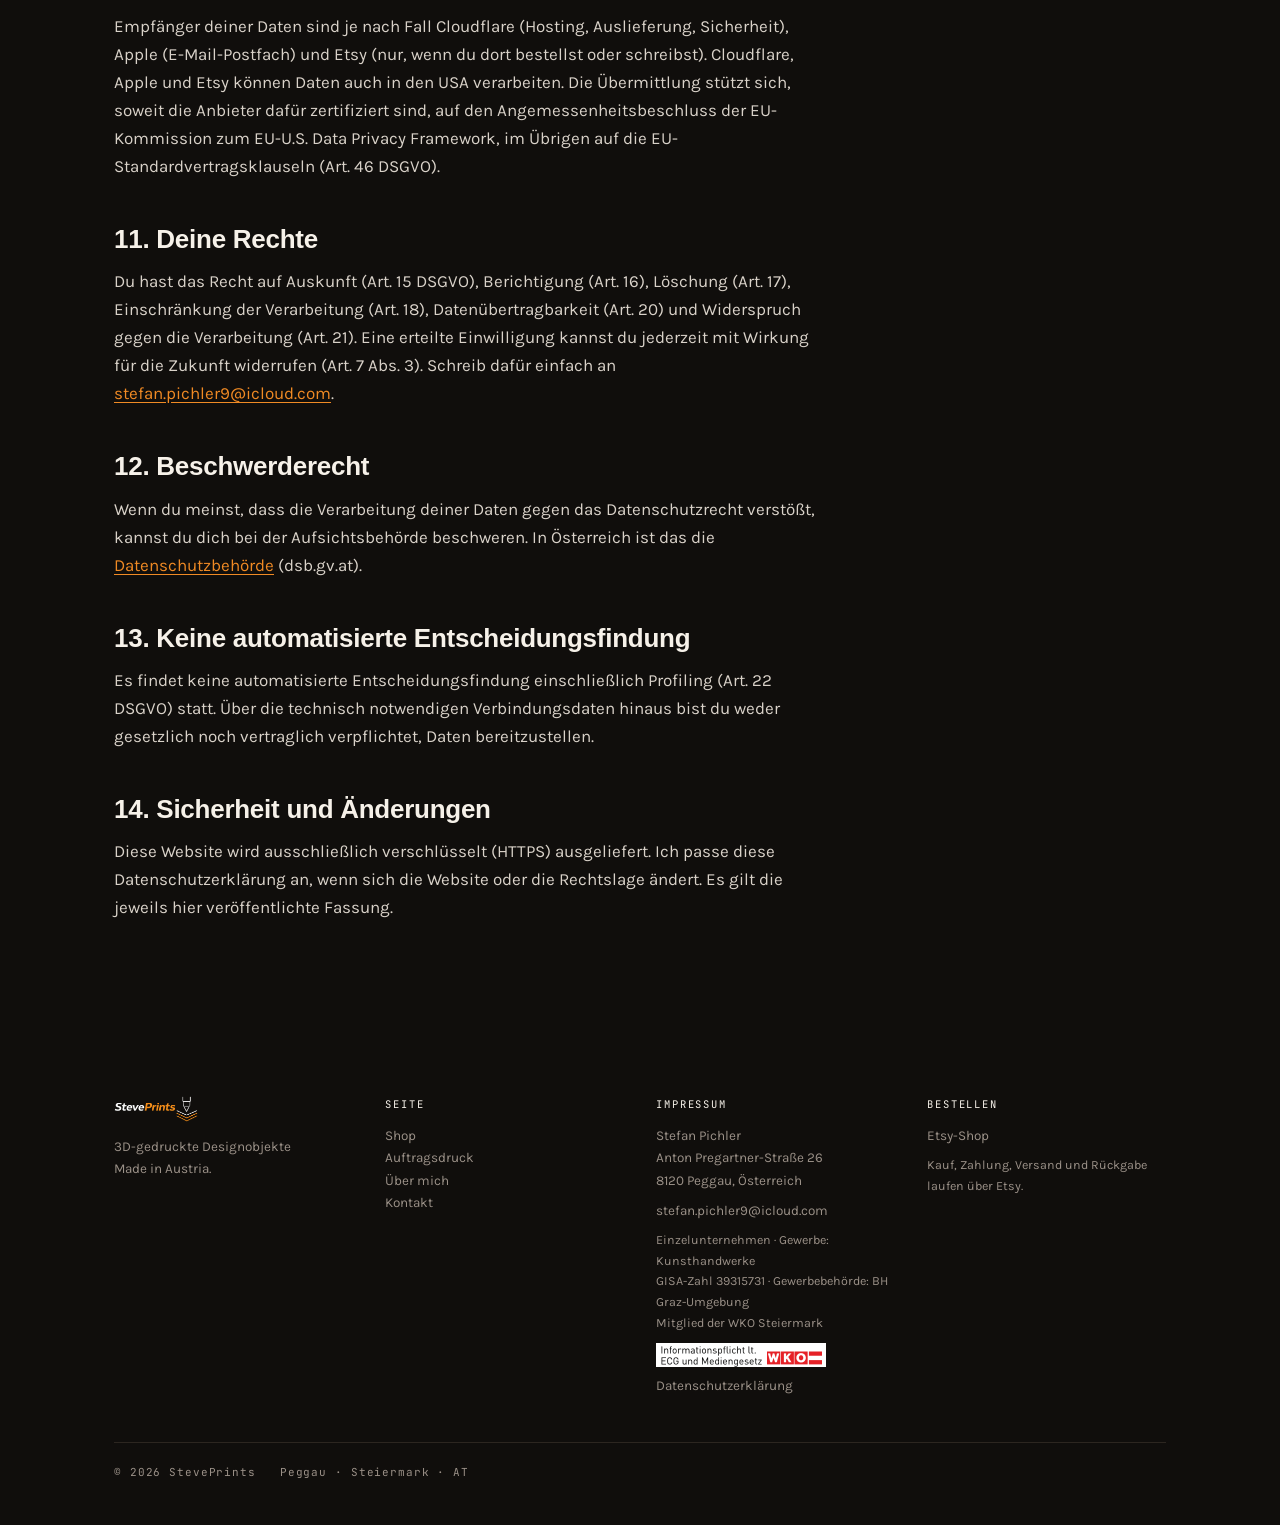
==== commit e4a036b4: "Impressum: WKO-ECG-Grafik als Link im Footer" ====
--- a/datenschutz.html
+++ b/datenschutz.html
@@ -252,7 +252,7 @@
         <div>Stefan Pichler<br>Anton Pregartner-Straße 26<br>8120 Peggau, Österreich</div>
         <div style="margin-top:8px"><a href="mailto:stefan.pichler9@icloud.com">stefan.pichler9@icloud.com</a></div>
         <div style="margin-top:8px;font-size:12.5px">Einzelunternehmen · Gewerbe: Kunsthandwerke<br>GISA-Zahl 39315731 · Gewerbebehörde: BH Graz-Umgebung<br>Mitglied der WKO Steiermark</div>
-        <div style="margin-top:8px"><a href="https://www.wkoecg.at/Ecg.aspx?FirmaID=847c67a8-f54d-4f3a-a93c-38606263d6bf" target="_blank" rel="noopener">Vollständiges Impressum (WKO)</a></div>
+        <div style="margin-top:10px"><a href="https://www.wkoecg.at/Ecg.aspx?FirmaID=847c67a8-f54d-4f3a-a93c-38606263d6bf" target="_blank" rel="noopener" title="Vollständiges Impressum (WKO)"><img src="/ecg-wko.png" alt="Informationspflicht lt. ECG und Mediengesetz – WKO" width="170" height="24" style="display:block;height:24px;width:auto"></a></div>
         <div style="margin-top:8px"><a href="datenschutz.html">Datenschutzerklärung</a></div>
       </div>
       <div>
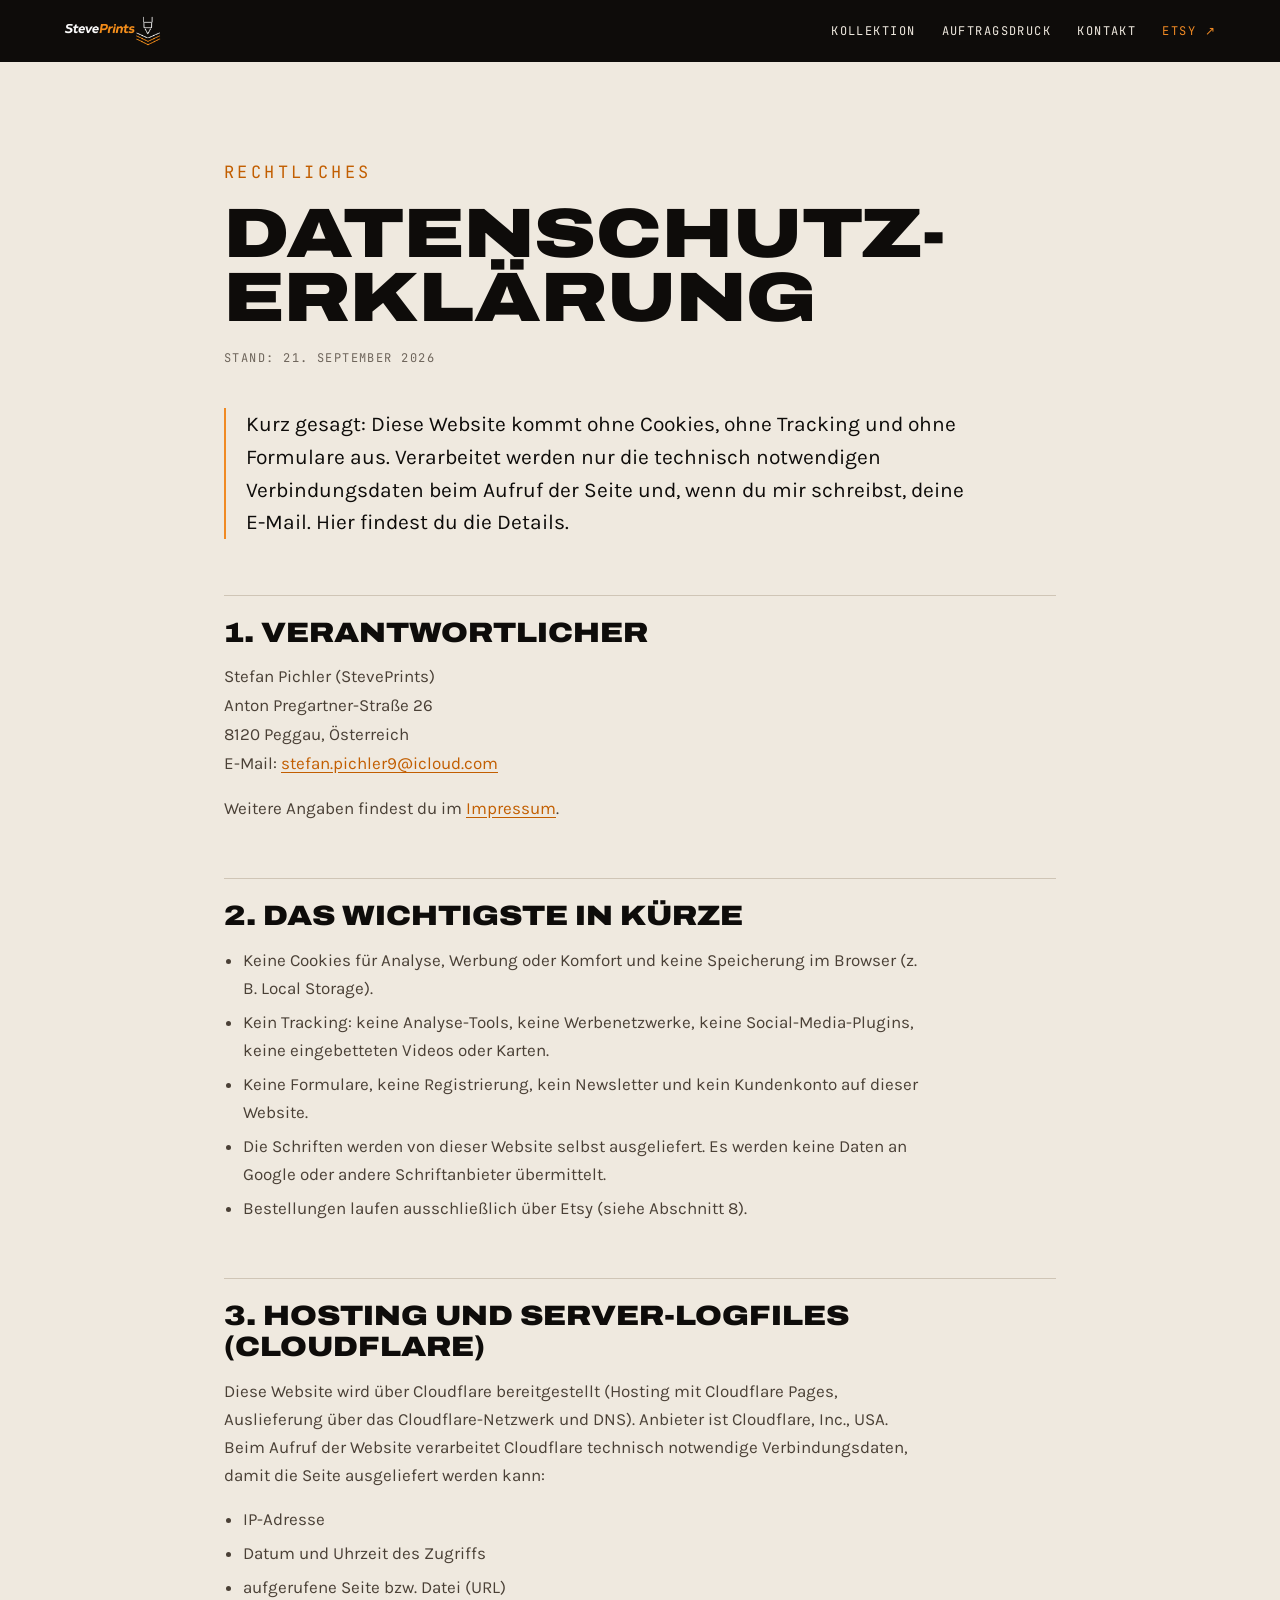
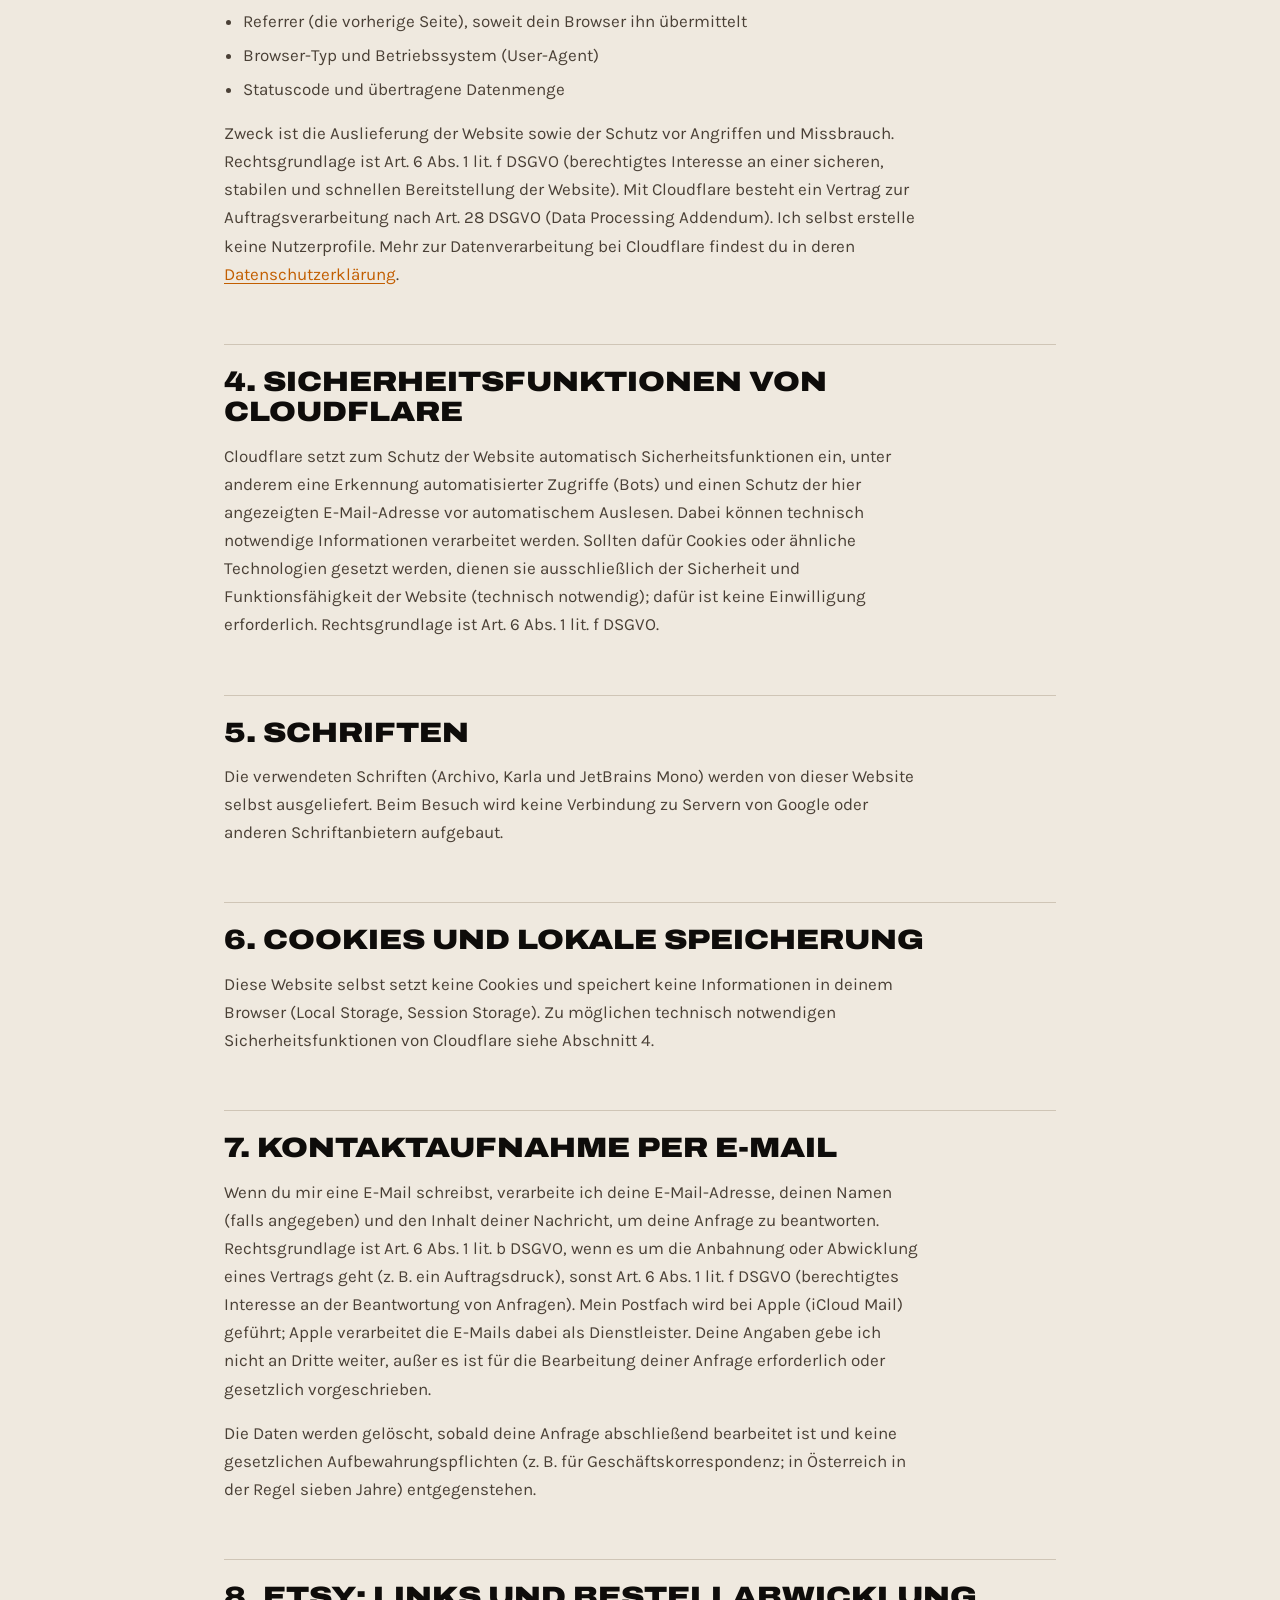
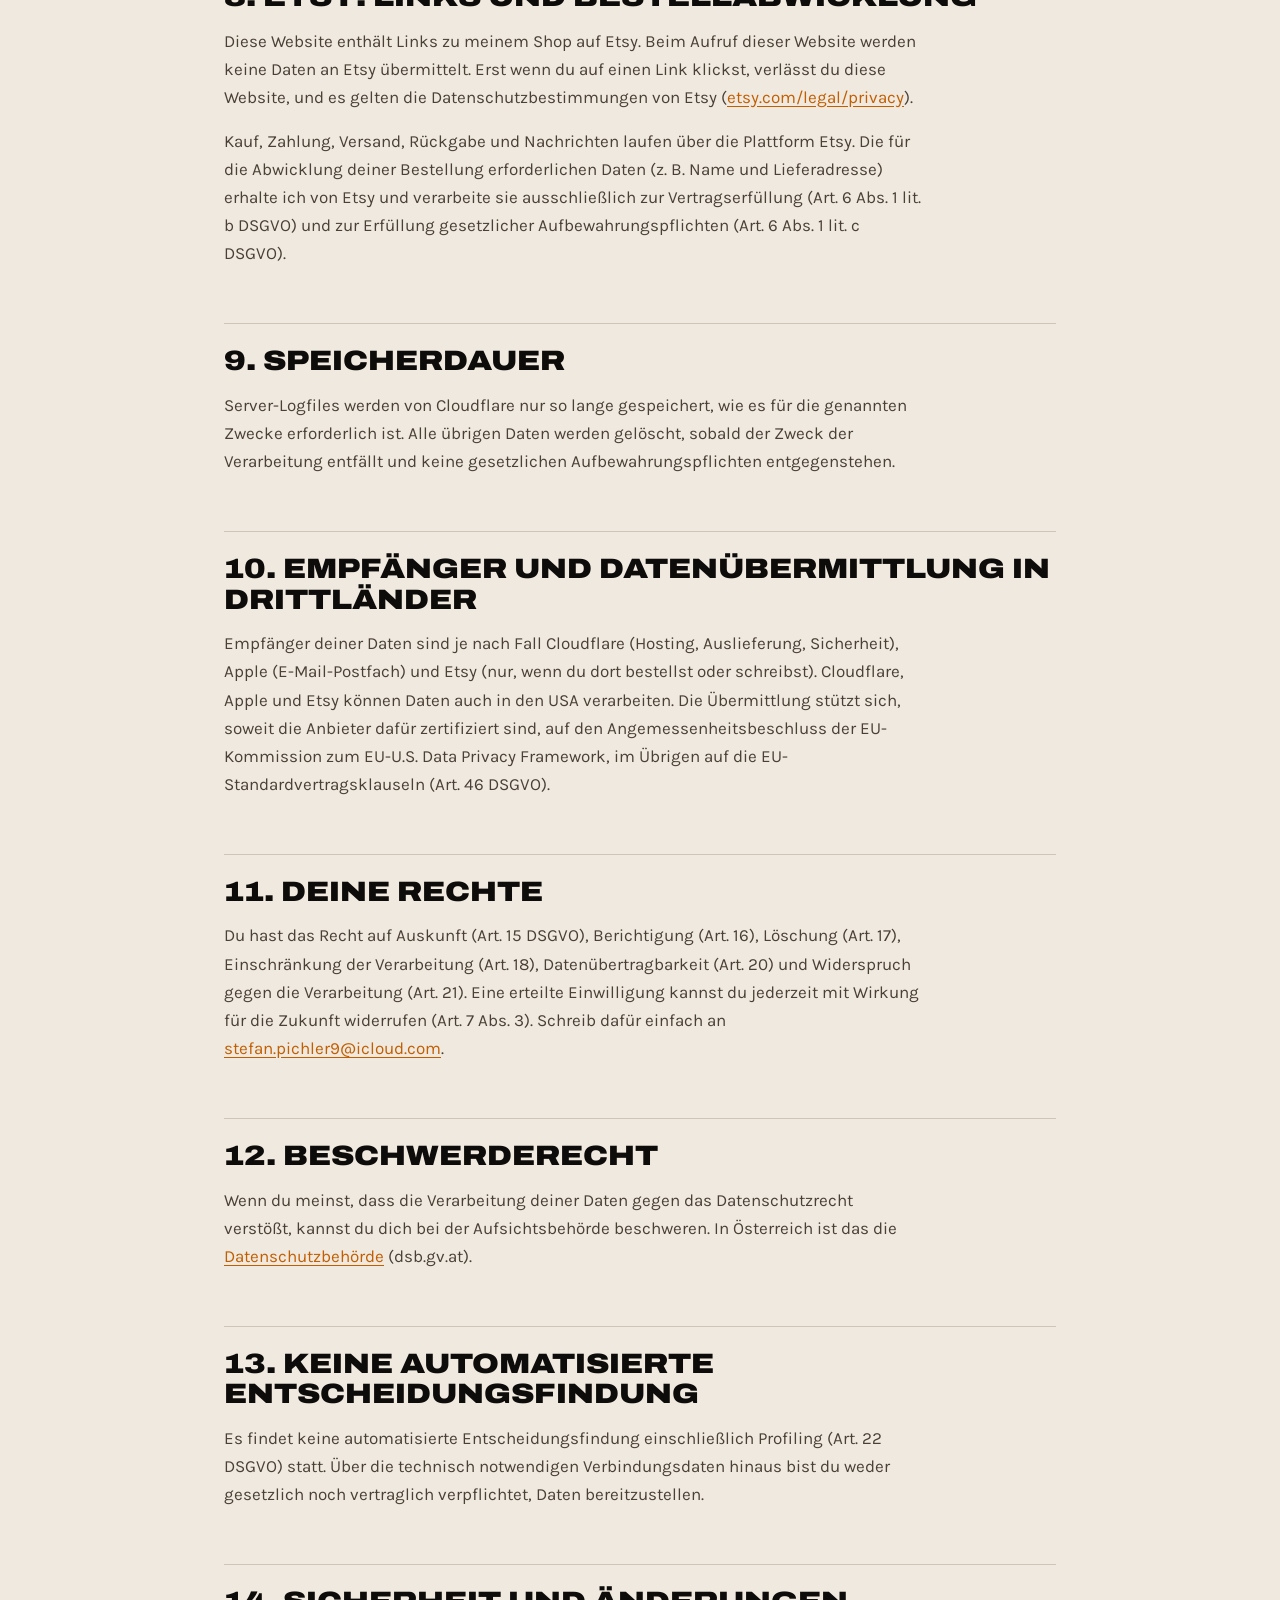
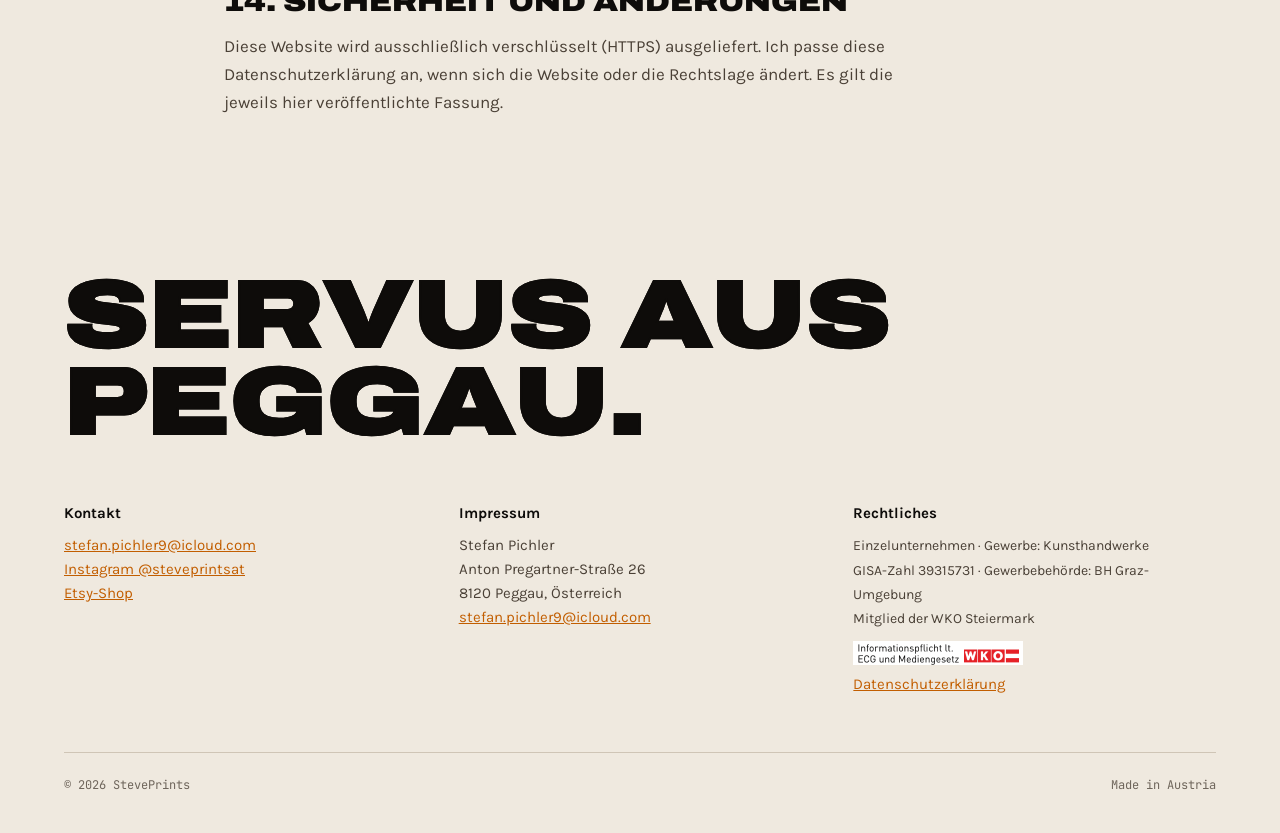
==== commit a7f2bcea: "Redesign „Galerie“: neue Startseite, Sync-Karten, Datenschutz-Optik - index.html nach Entwurf Richtu" ====
--- a/datenschutz.html
+++ b/datenschutz.html
@@ -5,163 +5,23 @@
 <meta name="viewport" content="width=device-width, initial-scale=1">
 <title>Datenschutzerklärung – StevePrints</title>
 <meta name="description" content="Datenschutzerklärung von StevePrints, Peggau: welche Daten beim Besuch der Website verarbeitet werden und welche Rechte du hast.">
+<meta name="theme-color" content="#0E0C0A">
+<link rel="icon" href="logo.png" type="image/png">
 <link rel="stylesheet" href="fonts/fonts.css">
-<style>
-:root{
-  --bg:#100E0C;
-  --surface:#1A1613;
-  --line:#2C2620;
-  --orange:#F08A24;
-  --paper:#F6F1E9;
-  --paper-line:#E2D9CC;
-  --ink:#241F19;
-  --muted:#9B9188;
-  --muted-dark:#6E655B;
-  --display:"Archivo","Helvetica Neue",Arial,sans-serif;
-  --body:"Karla","Helvetica Neue",Arial,sans-serif;
-  --mono:"JetBrains Mono",ui-monospace,"SFMono-Regular",Menlo,monospace;
-  --pad:clamp(20px,5vw,80px);
-}
-*{box-sizing:border-box}
-html{scroll-behavior:smooth}
-body{margin:0;background:var(--bg);color:var(--paper);font-family:var(--body);font-size:17px;line-height:1.65;-webkit-font-smoothing:antialiased;overflow-x:hidden}
-img{max-width:100%;display:block}
-a{color:inherit}
-:focus-visible{outline:2px solid var(--orange);outline-offset:3px;border-radius:2px}
-
-.wrap{max-width:1180px;margin:0 auto;padding-left:var(--pad);padding-right:var(--pad)}
-.eyebrow{font-family:var(--mono);font-size:11px;letter-spacing:.22em;text-transform:uppercase;color:var(--orange);display:flex;align-items:center;gap:12px;margin:0 0 18px}
-.eyebrow::after{content:"";flex:1;height:1px;background:linear-gradient(90deg,var(--line),transparent)}
-h2{font-family:var(--display);font-weight:800;font-style:italic;font-size:clamp(30px,4.6vw,52px);line-height:1.04;letter-spacing:-.02em;margin:0 0 20px}
-h3{font-family:var(--display);font-weight:700;font-size:19px;letter-spacing:-.01em;margin:0 0 6px}
-p{margin:0 0 16px;color:#D9D2C9;max-width:62ch}
-section{padding:clamp(64px,9vw,120px) 0;position:relative}
-.layers{height:26px;display:block;width:100%}
-
-/* header */
-header{position:sticky;top:0;z-index:50;background:rgba(16,14,12,.82);backdrop-filter:blur(14px);border-bottom:1px solid var(--line)}
-.bar{display:flex;align-items:center;gap:28px;height:70px}
-.logo{height:30px;width:auto;flex-shrink:0}
-nav{margin-left:auto;display:flex;gap:26px;align-items:center}
-nav a{font-family:var(--mono);font-size:12px;letter-spacing:.12em;text-transform:uppercase;color:var(--muted);text-decoration:none;transition:color .2s}
-nav a:hover{color:var(--paper)}
-.btn{display:inline-flex;align-items:center;gap:9px;font-family:var(--mono);font-size:12px;font-weight:700;letter-spacing:.1em;text-transform:uppercase;padding:11px 20px;border-radius:2px;text-decoration:none;border:1px solid transparent;transition:transform .18s,background .2s,color .2s,border-color .2s}
-.btn-solid{background:var(--orange);color:#150F07}
-.btn-solid:hover{background:#FFA341;transform:translateY(-2px)}
-.btn-ghost{border-color:var(--line);color:var(--paper)}
-.btn-ghost:hover{border-color:var(--orange);color:var(--orange)}
-@media(max-width:860px){nav .navlink{display:none}}
-
-/* hero */
-.hero{padding:clamp(58px,9vw,110px) 0 clamp(50px,7vw,90px);position:relative;overflow:hidden}
-.plate{position:absolute;inset:0;pointer-events:none;background-image:linear-gradient(to right,rgba(240,138,36,.055) 1px,transparent 1px),linear-gradient(to bottom,rgba(240,138,36,.055) 1px,transparent 1px);background-size:46px 46px;mask-image:radial-gradient(ellipse 80% 70% at 30% 35%,#000 5%,transparent 72%);-webkit-mask-image:radial-gradient(ellipse 80% 70% at 30% 35%,#000 5%,transparent 72%)}
-.hero .wrap{position:relative;display:grid;grid-template-columns:1.05fr .95fr;gap:clamp(28px,5vw,64px);align-items:center}
-@media(max-width:900px){.hero .wrap{grid-template-columns:1fr}}
-h1{font-family:var(--display);font-weight:800;font-style:italic;font-size:clamp(40px,7vw,80px);line-height:.98;letter-spacing:-.035em;margin:0 0 24px;max-width:13ch}
-h1 .ln{display:block;overflow:hidden}
-h1 .ln>span{display:block;transform:translateY(105%);animation:layer .85s cubic-bezier(.2,.8,.2,1) forwards}
-h1 .ln:nth-child(1)>span{animation-delay:.05s}
-h1 .ln:nth-child(2)>span{animation-delay:.19s}
-h1 .ln:nth-child(3)>span{animation-delay:.33s}
-h1 em{font-style:italic;color:var(--orange)}
-@keyframes layer{to{transform:translateY(0)}}
-.lead{font-size:clamp(17px,2vw,20px);color:#CFC7BD;max-width:42ch;opacity:0;animation:fade .8s .5s forwards}
-@keyframes fade{to{opacity:1}}
-.hero-cta{display:flex;flex-wrap:wrap;gap:12px;margin-top:30px;opacity:0;animation:fade .8s .66s forwards}
-.heroshot{position:relative;opacity:0;animation:fade 1s .4s forwards}
-.heroshot img{width:100%;border-radius:3px;border:1px solid var(--line)}
-.heroshot figcaption{font-family:var(--mono);font-size:11px;letter-spacing:.14em;text-transform:uppercase;color:var(--muted);margin-top:12px}
-.specstrip{margin-top:clamp(40px,6vw,64px);border-top:1px solid var(--line);padding-top:20px;display:flex;flex-wrap:wrap;gap:14px 40px;font-family:var(--mono);font-size:11.5px;letter-spacing:.11em;text-transform:uppercase;color:var(--muted)}
-.specstrip b{color:var(--paper);font-weight:400}
-
-/* shop – helle Katalogbahn */
-.catalog{background:var(--paper);color:var(--ink)}
-.catalog h2,.catalog h3{color:var(--ink)}
-.catalog p{color:#4A423A}
-.catalog .eyebrow{color:#B4640C}
-.catalog .eyebrow::after{background:linear-gradient(90deg,var(--paper-line),transparent)}
-.grid{display:grid;gap:22px;grid-template-columns:repeat(auto-fit,minmax(238px,1fr));margin-top:44px}
-.card{display:flex;flex-direction:column;text-decoration:none;color:inherit}
-.shot{position:relative;aspect-ratio:1/1;overflow:hidden;border-radius:3px;background:#EDE6DA;border:1px solid var(--paper-line)}
-.shot img{position:absolute;inset:0;width:100%;height:100%;object-fit:cover;transition:opacity .45s,transform .6s}
-.shot img.alt{opacity:0}
-.card:hover .shot img.alt{opacity:1}
-.card:hover .shot img{transform:scale(1.04)}
-.badge{position:absolute;left:10px;top:10px;z-index:2;font-family:var(--mono);font-size:10px;letter-spacing:.14em;text-transform:uppercase;background:rgba(16,14,12,.82);color:var(--paper);padding:5px 9px;border-radius:2px}
-.card h3{margin-top:16px}
-.card .sub{font-size:14.5px;color:#5A5147;margin:0 0 12px;flex:1}
-.meta{display:flex;justify-content:space-between;align-items:baseline;gap:12px;border-top:1px solid var(--paper-line);padding-top:11px;font-family:var(--mono);font-size:12px;color:var(--muted-dark)}
-.meta .price{color:var(--ink);font-weight:700;font-size:14px}
-.card .go{font-family:var(--mono);font-size:11px;letter-spacing:.12em;text-transform:uppercase;color:#B4640C;margin-top:10px}
-.card:hover .go{text-decoration:underline}
-.catalog .note{font-family:var(--mono);font-size:11.5px;color:var(--muted-dark);margin-top:36px;letter-spacing:.04em}
-
-/* process */
-.process{display:grid;gap:2px;margin-top:44px;grid-template-columns:repeat(auto-fit,minmax(228px,1fr))}
-.step{background:var(--surface);padding:28px 24px;border-top:2px solid var(--line);transition:border-color .3s}
-.step:hover{border-top-color:var(--orange)}
-.step .l{font-family:var(--mono);font-size:11px;color:var(--orange);letter-spacing:.18em;display:block;margin-bottom:14px}
-.step h3{font-size:17px}
-.step p{font-size:14.5px;color:var(--muted);margin:0}
-
-/* about */
-.split{display:grid;gap:clamp(30px,5vw,72px);grid-template-columns:1.15fr .85fr;align-items:start}
-@media(max-width:860px){.split{grid-template-columns:1fr}}
-.factbox{border:1px solid var(--line);background:var(--surface);padding:26px;border-radius:3px}
-.factbox dl{margin:0;font-family:var(--mono);font-size:12.5px}
-.factbox dt{color:var(--muted);letter-spacing:.12em;text-transform:uppercase;font-size:10.5px;margin-top:18px}
-.factbox dt:first-child{margin-top:0}
-.factbox dd{margin:5px 0 0;color:var(--paper)}
-
-/* contact */
-.contact{background:var(--surface);border-top:1px solid var(--line);border-bottom:1px solid var(--line)}
-.mail{font-family:var(--display);font-style:italic;font-weight:700;font-size:clamp(19px,3.2vw,32px);color:var(--orange);text-decoration:none;border-bottom:2px solid rgba(240,138,36,.3);word-break:break-all}
-.mail:hover{border-bottom-color:var(--orange)}
-
-/* footer */
-footer{padding:56px 0 44px;font-size:13.5px;color:var(--muted)}
-.foot{display:grid;gap:32px;grid-template-columns:repeat(auto-fit,minmax(210px,1fr))}
-footer h4{font-family:var(--mono);font-size:10.5px;letter-spacing:.18em;text-transform:uppercase;color:var(--paper);margin:0 0 12px;font-weight:400}
-footer a{color:var(--muted);text-decoration:none}
-footer a:hover{color:var(--orange)}
-.copy{margin-top:44px;padding-top:20px;border-top:1px solid var(--line);display:flex;flex-wrap:wrap;gap:10px 24px;font-family:var(--mono);font-size:11px;letter-spacing:.08em}
-
-.rv{opacity:0;transform:translateY(22px);transition:opacity .7s,transform .7s}
-.rv.in{opacity:1;transform:none}
-@media(prefers-reduced-motion:reduce){
-  *{animation:none!important;transition:none!important}
-  h1 .ln>span{transform:none}
-  .lead,.hero-cta,.heroshot{opacity:1}
-  .rv{opacity:1;transform:none}
-  html{scroll-behavior:auto}
-}
-
-/* Rechtstext-Seiten */
-.legal{padding:clamp(48px,7vw,90px) 0 clamp(56px,8vw,110px)}
-.legal h1{max-width:none;font-size:clamp(32px,5vw,54px);margin:0 0 12px;overflow-wrap:break-word;hyphens:auto}
-.legal .stand{font-family:var(--mono);font-size:12px;letter-spacing:.12em;text-transform:uppercase;color:var(--muted);margin:0 0 32px}
-.legal .intro{font-size:clamp(17px,2vw,19px);color:#CFC7BD;max-width:68ch;margin-bottom:8px}
-.legal h2{font-size:clamp(20px,2.4vw,26px);font-style:normal;font-weight:700;letter-spacing:-.01em;line-height:1.2;margin:44px 0 12px}
-.legal p,.legal li{max-width:72ch}
-.legal ul{margin:0 0 16px;padding-left:1.25em;color:#D9D2C9}
-.legal li{margin-bottom:6px}
-.legal a{color:var(--orange);text-underline-offset:3px}
-.legal a:hover{color:#FFA341}
-.legal address{font-style:normal;color:#D9D2C9;margin:0 0 16px;line-height:1.7}
-</style>
+<link rel="stylesheet" href="site.css">
 </head>
 <body>
-<header>
-  <div class="wrap bar">
-    <a href="/#top" aria-label="StevePrints Startseite"><img class="logo" src="[data-uri]" alt="StevePrints"></a>
-    <nav>
-      <a class="navlink" href="/#shop">Shop</a>
-      <a class="navlink" href="/#auftrag">Auftragsdruck</a>
-      <a class="navlink" href="/#ueber">Über mich</a>
-      <a class="btn btn-solid" href="https://www.etsy.com/shop/StevePrintsAT" target="_blank" rel="noopener">Etsy-Shop</a>
-    </nav>
-  </div>
+
+<header class="site-header">
+  <a href="/" aria-label="StevePrints – zur Startseite"><img class="logo" src="logo.png" alt="StevePrints" width="640" height="197"></a>
+  <nav aria-label="Hauptnavigation">
+    <a href="/#kollektion">Kollektion</a>
+    <a class="opt" href="/#auftrag">Auftragsdruck</a>
+    <a class="opt" href="#kontakt">Kontakt</a>
+    <a class="etsy" href="https://www.etsy.com/shop/StevePrintsAT" target="_blank" rel="noopener">Etsy ↗</a>
+  </nav>
 </header>
+
 <main id="main">
 <section class="legal">
   <div class="wrap">
@@ -233,36 +93,32 @@
   </div>
 </section>
 </main>
-<footer>
-  <div class="wrap">
-    <div class="foot">
+
+<footer id="kontakt" class="site-footer">
+  <div class="inner">
+    <h2 class="fill">Servus aus Peggau.</h2>
+    <div class="foot-cols">
       <div>
-        <img class="logo" src="[data-uri]" alt="StevePrints" style="height:26px;margin-bottom:14px">
-        <div>3D-gedruckte Designobjekte<br>Made in Austria.</div>
+        <h3>Kontakt</h3>
+        <a href="mailto:stefan.pichler9@icloud.com">stefan.pichler9@icloud.com</a><br>
+        <a href="https://www.instagram.com/steveprintsat" target="_blank" rel="noopener">Instagram @steveprintsat</a><br>
+        <a href="https://www.etsy.com/shop/StevePrintsAT" target="_blank" rel="noopener">Etsy-Shop</a>
+      </div>
+      <div id="impressum">
+        <h3>Impressum</h3>
+        Stefan Pichler<br>Anton Pregartner-Straße 26<br>8120 Peggau, Österreich<br>
+        <a href="mailto:stefan.pichler9@icloud.com">stefan.pichler9@icloud.com</a>
       </div>
       <div>
-        <h4>Seite</h4>
-        <div><a href="/#shop">Shop</a></div>
-        <div><a href="/#auftrag">Auftragsdruck</a></div>
-        <div><a href="/#ueber">Über mich</a></div>
-        <div><a href="/#kontakt">Kontakt</a></div>
-      </div>
-      <div id="impressum">
-        <h4>Impressum</h4>
-        <div>Stefan Pichler<br>Anton Pregartner-Straße 26<br>8120 Peggau, Österreich</div>
-        <div style="margin-top:8px"><a href="mailto:stefan.pichler9@icloud.com">stefan.pichler9@icloud.com</a></div>
-        <div style="margin-top:8px;font-size:12.5px">Einzelunternehmen · Gewerbe: Kunsthandwerke<br>GISA-Zahl 39315731 · Gewerbebehörde: BH Graz-Umgebung<br>Mitglied der WKO Steiermark</div>
-        <div style="margin-top:10px"><a href="https://www.wkoecg.at/Ecg.aspx?FirmaID=847c67a8-f54d-4f3a-a93c-38606263d6bf" target="_blank" rel="noopener" title="Vollständiges Impressum (WKO)"><img src="/ecg-wko.png" alt="Informationspflicht lt. ECG und Mediengesetz – WKO" width="170" height="24" style="display:block;height:24px;width:auto"></a></div>
-        <div style="margin-top:8px"><a href="datenschutz.html">Datenschutzerklärung</a></div>
-      </div>
-      <div>
-        <h4>Bestellen</h4>
-        <div><a href="https://www.etsy.com/shop/StevePrintsAT" target="_blank" rel="noopener">Etsy-Shop</a></div>
-        <div style="margin-top:8px;font-size:12.5px">Kauf, Zahlung, Versand und Rückgabe laufen über Etsy.</div>
+        <h3>Rechtliches</h3>
+        <span class="small">Einzelunternehmen · Gewerbe: Kunsthandwerke<br>GISA-Zahl 39315731 · Gewerbebehörde: BH Graz-Umgebung<br>Mitglied der WKO Steiermark</span><br>
+        <a class="ecg" href="https://www.wkoecg.at/Ecg.aspx?FirmaID=847c67a8-f54d-4f3a-a93c-38606263d6bf" target="_blank" rel="noopener" title="Vollständiges Impressum (WKO)"><img src="/ecg-wko.png" alt="Informationspflicht lt. ECG und Mediengesetz – WKO" width="170" height="24"></a><br>
+        <a href="datenschutz.html">Datenschutzerklärung</a>
       </div>
     </div>
-    <div class="copy"><span>© 2026 StevePrints</span><span>Peggau · Steiermark · AT</span></div>
+    <div class="copyline"><span>© 2026 StevePrints</span><span>Made in Austria</span></div>
   </div>
 </footer>
+
 </body>
 </html>
--- a/fonts/fonts.css
+++ b/fonts/fonts.css
@@ -1,137 +1,53 @@
 /* Selbst gehostete Schriften (Archivo, Karla, JetBrains Mono) - SIL Open Font License 1.1, siehe OFL-*.txt.
-   Regeln 1:1 aus Google Fonts uebernommen, damit kein Besucher mehr Daten an Google sendet. */
+   Keine Verbindung zu Google: alle Dateien liegen hier.
+   Archivo: Variable Font mit Achsen wght 100-900 und wdth 62-125 % (Quelle: github.com/google/fonts,
+   ofl/archivo/Archivo[wdth,wght].ttf, v2.001, auf Latin/Latin-Ext reduziert). Noetig fuer font-stretch 118-125 %.
+   Karla / JetBrains Mono: Variable Fonts (wght 400-800), daher Gewichtsbereich statt Einzelgewichte.
+   Neue Schriften/Gewichte immer als NEUE Dateien anlegen (immutable-Cache in _headers). */
 
-/* vietnamese */
-@font-face {
-  font-family: 'Archivo';
-  font-style: italic;
-  font-weight: 800;
-  font-stretch: 100%;
-  font-display: swap;
-  src: url(archivo-italic-vietnamese-5ae2703c.woff2) format('woff2');
-  unicode-range: U+0102-0103, U+0110-0111, U+0128-0129, U+0168-0169, U+01A0-01A1, U+01AF-01B0, U+0300-0301, U+0303-0304, U+0308-0309, U+0323, U+0329, U+1EA0-1EF9, U+20AB;
-}
-/* latin-ext */
-@font-face {
-  font-family: 'Archivo';
-  font-style: italic;
-  font-weight: 800;
-  font-stretch: 100%;
-  font-display: swap;
-  src: url(archivo-italic-latin-ext-b3647e7d.woff2) format('woff2');
-  unicode-range: U+0100-02BA, U+02BD-02C5, U+02C7-02CC, U+02CE-02D7, U+02DD-02FF, U+0304, U+0308, U+0329, U+1D00-1DBF, U+1E00-1E9F, U+1EF2-1EFF, U+2020, U+20A0-20AB, U+20AD-20C0, U+2113, U+2C60-2C7F, U+A720-A7FF;
-}
-/* latin */
-@font-face {
-  font-family: 'Archivo';
-  font-style: italic;
-  font-weight: 800;
-  font-stretch: 100%;
-  font-display: swap;
-  src: url(archivo-italic-latin-233015a2.woff2) format('woff2');
-  unicode-range: U+0000-00FF, U+0131, U+0152-0153, U+02BB-02BC, U+02C6, U+02DA, U+02DC, U+0304, U+0308, U+0329, U+2000-206F, U+20AC, U+2122, U+2191, U+2193, U+2212, U+2215, U+FEFF, U+FFFD;
-}
-/* vietnamese */
-@font-face {
-  font-family: 'Archivo';
-  font-style: normal;
-  font-weight: 500;
-  font-stretch: 100%;
-  font-display: swap;
-  src: url(archivo-normal-vietnamese-5a621c55.woff2) format('woff2');
-  unicode-range: U+0102-0103, U+0110-0111, U+0128-0129, U+0168-0169, U+01A0-01A1, U+01AF-01B0, U+0300-0301, U+0303-0304, U+0308-0309, U+0323, U+0329, U+1EA0-1EF9, U+20AB;
-}
 /* latin-ext */
 @font-face {
   font-family: 'Archivo';
   font-style: normal;
-  font-weight: 500;
-  font-stretch: 100%;
+  font-weight: 100 900;
+  font-stretch: 62% 125%;
   font-display: swap;
-  src: url(archivo-normal-latin-ext-ff4f17d2.woff2) format('woff2');
+  src: url(archivo-vf-wdth-wght-latin-ext.woff2) format('woff2');
   unicode-range: U+0100-02BA, U+02BD-02C5, U+02C7-02CC, U+02CE-02D7, U+02DD-02FF, U+0304, U+0308, U+0329, U+1D00-1DBF, U+1E00-1E9F, U+1EF2-1EFF, U+2020, U+20A0-20AB, U+20AD-20C0, U+2113, U+2C60-2C7F, U+A720-A7FF;
 }
 /* latin */
 @font-face {
   font-family: 'Archivo';
   font-style: normal;
-  font-weight: 500;
-  font-stretch: 100%;
+  font-weight: 100 900;
+  font-stretch: 62% 125%;
   font-display: swap;
-  src: url(archivo-normal-latin-8f704806.woff2) format('woff2');
+  src: url(archivo-vf-wdth-wght-latin.woff2) format('woff2');
   unicode-range: U+0000-00FF, U+0131, U+0152-0153, U+02BB-02BC, U+02C6, U+02DA, U+02DC, U+0304, U+0308, U+0329, U+2000-206F, U+20AC, U+2122, U+2191, U+2193, U+2212, U+2215, U+FEFF, U+FFFD;
-}
-/* vietnamese */
-@font-face {
-  font-family: 'Archivo';
-  font-style: normal;
-  font-weight: 700;
-  font-stretch: 100%;
-  font-display: swap;
-  src: url(archivo-normal-vietnamese-5a621c55.woff2) format('woff2');
-  unicode-range: U+0102-0103, U+0110-0111, U+0128-0129, U+0168-0169, U+01A0-01A1, U+01AF-01B0, U+0300-0301, U+0303-0304, U+0308-0309, U+0323, U+0329, U+1EA0-1EF9, U+20AB;
 }
 /* latin-ext */
 @font-face {
-  font-family: 'Archivo';
+  font-family: 'Karla';
   font-style: normal;
-  font-weight: 700;
-  font-stretch: 100%;
+  font-weight: 400 800;
   font-display: swap;
-  src: url(archivo-normal-latin-ext-ff4f17d2.woff2) format('woff2');
+  src: url(karla-normal-latin-ext-86844b3e.woff2) format('woff2');
   unicode-range: U+0100-02BA, U+02BD-02C5, U+02C7-02CC, U+02CE-02D7, U+02DD-02FF, U+0304, U+0308, U+0329, U+1D00-1DBF, U+1E00-1E9F, U+1EF2-1EFF, U+2020, U+20A0-20AB, U+20AD-20C0, U+2113, U+2C60-2C7F, U+A720-A7FF;
 }
 /* latin */
 @font-face {
-  font-family: 'Archivo';
+  font-family: 'Karla';
   font-style: normal;
-  font-weight: 700;
-  font-stretch: 100%;
+  font-weight: 400 800;
   font-display: swap;
-  src: url(archivo-normal-latin-8f704806.woff2) format('woff2');
+  src: url(karla-normal-latin-3b1eb09a.woff2) format('woff2');
   unicode-range: U+0000-00FF, U+0131, U+0152-0153, U+02BB-02BC, U+02C6, U+02DA, U+02DC, U+0304, U+0308, U+0329, U+2000-206F, U+20AC, U+2122, U+2191, U+2193, U+2212, U+2215, U+FEFF, U+FFFD;
-}
-/* cyrillic-ext */
-@font-face {
-  font-family: 'JetBrains Mono';
-  font-style: normal;
-  font-weight: 400;
-  font-display: swap;
-  src: url(jetbrains-mono-normal-cyrillic-ext-62213be8.woff2) format('woff2');
-  unicode-range: U+0460-052F, U+1C80-1C8A, U+20B4, U+2DE0-2DFF, U+A640-A69F, U+FE2E-FE2F;
-}
-/* cyrillic */
-@font-face {
-  font-family: 'JetBrains Mono';
-  font-style: normal;
-  font-weight: 400;
-  font-display: swap;
-  src: url(jetbrains-mono-normal-cyrillic-e17cfd15.woff2) format('woff2');
-  unicode-range: U+0301, U+0400-045F, U+0490-0491, U+04B0-04B1, U+2116;
-}
-/* greek */
-@font-face {
-  font-family: 'JetBrains Mono';
-  font-style: normal;
-  font-weight: 400;
-  font-display: swap;
-  src: url(jetbrains-mono-normal-greek-0a557721.woff2) format('woff2');
-  unicode-range: U+0370-0377, U+037A-037F, U+0384-038A, U+038C, U+038E-03A1, U+03A3-03FF;
-}
-/* vietnamese */
-@font-face {
-  font-family: 'JetBrains Mono';
-  font-style: normal;
-  font-weight: 400;
-  font-display: swap;
-  src: url(jetbrains-mono-normal-vietnamese-c89b9cc0.woff2) format('woff2');
-  unicode-range: U+0102-0103, U+0110-0111, U+0128-0129, U+0168-0169, U+01A0-01A1, U+01AF-01B0, U+0300-0301, U+0303-0304, U+0308-0309, U+0323, U+0329, U+1EA0-1EF9, U+20AB;
 }
 /* latin-ext */
 @font-face {
   font-family: 'JetBrains Mono';
   font-style: normal;
-  font-weight: 400;
+  font-weight: 400 800;
   font-display: swap;
   src: url(jetbrains-mono-normal-latin-ext-db5ff4db.woff2) format('woff2');
   unicode-range: U+0100-02BA, U+02BD-02C5, U+02C7-02CC, U+02CE-02D7, U+02DD-02FF, U+0304, U+0308, U+0329, U+1D00-1DBF, U+1E00-1E9F, U+1EF2-1EFF, U+2020, U+20A0-20AB, U+20AD-20C0, U+2113, U+2C60-2C7F, U+A720-A7FF;
@@ -140,116 +56,8 @@
 @font-face {
   font-family: 'JetBrains Mono';
   font-style: normal;
-  font-weight: 400;
+  font-weight: 400 800;
   font-display: swap;
   src: url(jetbrains-mono-normal-latin-83c005d4.woff2) format('woff2');
   unicode-range: U+0000-00FF, U+0131, U+0152-0153, U+02BB-02BC, U+02C6, U+02DA, U+02DC, U+0304, U+0308, U+0329, U+2000-206F, U+20AC, U+2122, U+2191, U+2193, U+2212, U+2215, U+FEFF, U+FFFD;
 }
-/* cyrillic-ext */
-@font-face {
-  font-family: 'JetBrains Mono';
-  font-style: normal;
-  font-weight: 700;
-  font-display: swap;
-  src: url(jetbrains-mono-normal-cyrillic-ext-62213be8.woff2) format('woff2');
-  unicode-range: U+0460-052F, U+1C80-1C8A, U+20B4, U+2DE0-2DFF, U+A640-A69F, U+FE2E-FE2F;
-}
-/* cyrillic */
-@font-face {
-  font-family: 'JetBrains Mono';
-  font-style: normal;
-  font-weight: 700;
-  font-display: swap;
-  src: url(jetbrains-mono-normal-cyrillic-e17cfd15.woff2) format('woff2');
-  unicode-range: U+0301, U+0400-045F, U+0490-0491, U+04B0-04B1, U+2116;
-}
-/* greek */
-@font-face {
-  font-family: 'JetBrains Mono';
-  font-style: normal;
-  font-weight: 700;
-  font-display: swap;
-  src: url(jetbrains-mono-normal-greek-0a557721.woff2) format('woff2');
-  unicode-range: U+0370-0377, U+037A-037F, U+0384-038A, U+038C, U+038E-03A1, U+03A3-03FF;
-}
-/* vietnamese */
-@font-face {
-  font-family: 'JetBrains Mono';
-  font-style: normal;
-  font-weight: 700;
-  font-display: swap;
-  src: url(jetbrains-mono-normal-vietnamese-c89b9cc0.woff2) format('woff2');
-  unicode-range: U+0102-0103, U+0110-0111, U+0128-0129, U+0168-0169, U+01A0-01A1, U+01AF-01B0, U+0300-0301, U+0303-0304, U+0308-0309, U+0323, U+0329, U+1EA0-1EF9, U+20AB;
-}
-/* latin-ext */
-@font-face {
-  font-family: 'JetBrains Mono';
-  font-style: normal;
-  font-weight: 700;
-  font-display: swap;
-  src: url(jetbrains-mono-normal-latin-ext-db5ff4db.woff2) format('woff2');
-  unicode-range: U+0100-02BA, U+02BD-02C5, U+02C7-02CC, U+02CE-02D7, U+02DD-02FF, U+0304, U+0308, U+0329, U+1D00-1DBF, U+1E00-1E9F, U+1EF2-1EFF, U+2020, U+20A0-20AB, U+20AD-20C0, U+2113, U+2C60-2C7F, U+A720-A7FF;
-}
-/* latin */
-@font-face {
-  font-family: 'JetBrains Mono';
-  font-style: normal;
-  font-weight: 700;
-  font-display: swap;
-  src: url(jetbrains-mono-normal-latin-83c005d4.woff2) format('woff2');
-  unicode-range: U+0000-00FF, U+0131, U+0152-0153, U+02BB-02BC, U+02C6, U+02DA, U+02DC, U+0304, U+0308, U+0329, U+2000-206F, U+20AC, U+2122, U+2191, U+2193, U+2212, U+2215, U+FEFF, U+FFFD;
-}
-/* latin-ext */
-@font-face {
-  font-family: 'Karla';
-  font-style: normal;
-  font-weight: 400;
-  font-display: swap;
-  src: url(karla-normal-latin-ext-86844b3e.woff2) format('woff2');
-  unicode-range: U+0100-02BA, U+02BD-02C5, U+02C7-02CC, U+02CE-02D7, U+02DD-02FF, U+0304, U+0308, U+0329, U+1D00-1DBF, U+1E00-1E9F, U+1EF2-1EFF, U+2020, U+20A0-20AB, U+20AD-20C0, U+2113, U+2C60-2C7F, U+A720-A7FF;
-}
-/* latin */
-@font-face {
-  font-family: 'Karla';
-  font-style: normal;
-  font-weight: 400;
-  font-display: swap;
-  src: url(karla-normal-latin-3b1eb09a.woff2) format('woff2');
-  unicode-range: U+0000-00FF, U+0131, U+0152-0153, U+02BB-02BC, U+02C6, U+02DA, U+02DC, U+0304, U+0308, U+0329, U+2000-206F, U+20AC, U+2122, U+2191, U+2193, U+2212, U+2215, U+FEFF, U+FFFD;
-}
-/* latin-ext */
-@font-face {
-  font-family: 'Karla';
-  font-style: normal;
-  font-weight: 500;
-  font-display: swap;
-  src: url(karla-normal-latin-ext-86844b3e.woff2) format('woff2');
-  unicode-range: U+0100-02BA, U+02BD-02C5, U+02C7-02CC, U+02CE-02D7, U+02DD-02FF, U+0304, U+0308, U+0329, U+1D00-1DBF, U+1E00-1E9F, U+1EF2-1EFF, U+2020, U+20A0-20AB, U+20AD-20C0, U+2113, U+2C60-2C7F, U+A720-A7FF;
-}
-/* latin */
-@font-face {
-  font-family: 'Karla';
-  font-style: normal;
-  font-weight: 500;
-  font-display: swap;
-  src: url(karla-normal-latin-3b1eb09a.woff2) format('woff2');
-  unicode-range: U+0000-00FF, U+0131, U+0152-0153, U+02BB-02BC, U+02C6, U+02DA, U+02DC, U+0304, U+0308, U+0329, U+2000-206F, U+20AC, U+2122, U+2191, U+2193, U+2212, U+2215, U+FEFF, U+FFFD;
-}
-/* latin-ext */
-@font-face {
-  font-family: 'Karla';
-  font-style: normal;
-  font-weight: 700;
-  font-display: swap;
-  src: url(karla-normal-latin-ext-86844b3e.woff2) format('woff2');
-  unicode-range: U+0100-02BA, U+02BD-02C5, U+02C7-02CC, U+02CE-02D7, U+02DD-02FF, U+0304, U+0308, U+0329, U+1D00-1DBF, U+1E00-1E9F, U+1EF2-1EFF, U+2020, U+20A0-20AB, U+20AD-20C0, U+2113, U+2C60-2C7F, U+A720-A7FF;
-}
-/* latin */
-@font-face {
-  font-family: 'Karla';
-  font-style: normal;
-  font-weight: 700;
-  font-display: swap;
-  src: url(karla-normal-latin-3b1eb09a.woff2) format('woff2');
-  unicode-range: U+0000-00FF, U+0131, U+0152-0153, U+02BB-02BC, U+02C6, U+02DA, U+02DC, U+0304, U+0308, U+0329, U+2000-206F, U+20AC, U+2122, U+2191, U+2193, U+2212, U+2215, U+FEFF, U+FFFD;
-}
--- a/site.css
+++ b/site.css
@@ -0,0 +1,283 @@
+/* StevePrints – Richtung B „Galerie“ (gemeinsam fuer index.html und datenschutz.html)
+   Keine externen Ressourcen: Schriften aus /fonts, Bilder aus /images. */
+
+:root{
+  --ink:#0E0C0A;
+  --ink-2:#17130F;
+  --ink-3:#1C1814;
+  --line-dark:#2A241E;
+  --paper:#EFE9DF;
+  --paper-2:#E2D9CC;
+  --paper-line:#CFC5B6;
+  --orange:#F08A24;
+  --orange-dark:#C25E00;
+  --brown:#4A4036;
+  --muted:#9B9188;
+  --muted-dark:#6E655B;
+  --soft:#C9BFB2;
+  --display:Archivo,"Helvetica Neue",Arial,sans-serif;
+  --body:Karla,"Helvetica Neue",Arial,sans-serif;
+  --mono:"JetBrains Mono",ui-monospace,Menlo,Consolas,monospace;
+  --pad:clamp(20px,5vw,72px);
+  --hdr:62px;
+}
+*{box-sizing:border-box}
+html{scroll-behavior:smooth;scroll-padding-top:var(--hdr)}
+body{margin:0;background:var(--paper);color:var(--ink);font-family:var(--body);-webkit-font-smoothing:antialiased;overflow-x:clip}
+img{max-width:100%}
+a{color:var(--orange-dark)}
+a:hover{color:var(--ink)}
+:focus-visible{outline:2px solid var(--orange);outline-offset:3px;border-radius:4px}
+.sr-only{position:absolute;width:1px;height:1px;padding:0;margin:-1px;overflow:hidden;clip:rect(0,0,0,0);white-space:nowrap;border:0}
+.mono{font-family:var(--mono)}
+.eyebrow{margin:0;font-family:var(--mono);font-size:13px;letter-spacing:.2em;color:var(--orange);text-transform:uppercase}
+.display{font-family:var(--display);font-stretch:125%;font-weight:900;text-transform:uppercase;line-height:.9}
+
+/* ---------------------------------------------------------------- Header */
+.site-header{position:sticky;top:0;z-index:30;display:flex;flex-wrap:wrap;gap:16px;align-items:center;justify-content:space-between;height:var(--hdr);padding:0 var(--pad);background:var(--ink)}
+.site-header .logo{height:30px;width:auto;display:block}
+.site-header nav{display:flex;gap:26px;font-family:var(--mono);font-size:12px;letter-spacing:.12em;text-transform:uppercase}
+.site-header nav a{color:var(--paper);text-decoration:none}
+.site-header nav a:hover{color:var(--orange)}
+.site-header nav a.etsy{color:var(--orange)}
+.site-header nav a.etsy:hover{color:var(--paper)}
+@media (max-width:620px){
+  .site-header nav{gap:18px;font-size:11px}
+  .site-header nav .opt{display:none}
+  .site-header .logo{height:24px}
+}
+
+/* ---------------------------------------------------------------- Buttons */
+.btn{display:inline-block;font-family:var(--body);font-weight:700;text-decoration:none;padding:18px 30px;border-radius:999px;transition:background .25s,color .25s}
+.btn-dark{background:var(--ink);color:var(--paper)}
+.btn-orange{background:var(--orange);color:var(--ink);font-size:18px;padding:20px 32px;text-align:center}
+.btn:hover{background:var(--orange);color:var(--ink)}
+.btn-orange:hover{background:var(--paper)}
+.link-line{color:var(--ink);text-decoration:none;font-weight:700;padding:18px 6px;border-bottom:2px solid var(--orange)}
+
+/* ---------------------------------------------------------------- Hero */
+.hero{display:flex;flex-wrap:wrap;gap:48px;align-items:center;padding:80px var(--pad) 100px;max-width:1440px;margin:0 auto;min-height:min(820px,calc(100svh - var(--hdr)))}
+.hero-copy{flex:1 1 520px;display:flex;flex-direction:column;gap:36px;min-width:0;container-type:inline-size}
+.hero h1{margin:0;font-family:var(--display);font-stretch:118%;font-weight:900;font-size:clamp(50px,8vw,132px);font-size:clamp(32px,11cqi,132px);line-height:.9;letter-spacing:-.025em;text-transform:uppercase}
+.hero h1 span{display:block}
+.hero h1 .accent{color:var(--orange)}
+.hero .lead{margin:0;max-width:470px;font-size:20px;line-height:1.55;color:var(--brown)}
+.hero-cta{display:flex;flex-wrap:wrap;gap:14px}
+.collage{flex:1 1 480px;display:grid;grid-template-columns:repeat(2,minmax(0,1fr));gap:16px;position:relative;min-width:0}
+.collage a{display:block;border-radius:24px;overflow:hidden;aspect-ratio:1;background:var(--paper-2)}
+.collage a:first-child{grid-row:span 2;aspect-ratio:auto}
+.collage img{width:100%;height:100%;object-fit:cover;display:block;transition:transform .7s cubic-bezier(.2,.8,.2,1)}
+.collage a:hover img{transform:scale(1.05)}
+.stamp{position:absolute;left:-46px;bottom:-30px;width:128px;height:128px;border-radius:50%;background:var(--orange);display:flex;align-items:center;justify-content:center;pointer-events:none}
+.stamp svg{position:absolute;inset:0}
+.stamp b{font-family:var(--display);font-weight:900;font-size:26px}
+@media (max-width:620px){
+  .hero{padding:48px var(--pad) 72px;gap:40px}
+  .hero-copy{gap:28px}
+  .hero .lead{font-size:18px}
+  .collage{gap:10px}
+  .collage a{border-radius:18px}
+  .stamp{left:-10px;bottom:-34px;width:104px;height:104px}
+  .stamp svg{transform:scale(.8125);transform-origin:0 0}
+  .stamp b{font-size:21px}
+}
+
+/* ---------------------------------------------------------------- Druck-Effekt */
+.print{position:relative;background:var(--ink);color:var(--paper)}
+.print-stage{min-height:calc(100svh - var(--hdr));padding:60px var(--pad);display:flex;flex-wrap:wrap;gap:56px;align-items:center;justify-content:center;max-width:1440px;margin:0 auto}
+.print-copy{flex:1 1 420px;display:flex;flex-direction:column;gap:28px;max-width:560px;min-width:0}
+.print h2{margin:0;font-size:clamp(40px,5.6vw,88px)}
+.layer-count{display:flex;align-items:baseline;gap:14px;font-family:var(--mono);border-top:1px solid #3A3129;padding-top:22px}
+.layer-count .lbl{font-size:13px;letter-spacing:.16em;color:var(--muted)}
+.layer-count .num{font-family:var(--display);font-stretch:125%;font-weight:900;font-size:72px;line-height:1;color:var(--orange);font-variant-numeric:tabular-nums;min-width:3.2ch}
+.layer-count .tot{font-size:20px;color:var(--muted-dark)}
+.print-done{margin:0;font-size:20px;line-height:1.5;color:var(--soft)}
+.print-done strong{color:var(--paper)}
+.print-bed{flex:0 1 480px;position:relative;aspect-ratio:3/4;border-radius:28px;overflow:hidden;background:var(--ink-2);border:1px solid var(--line-dark)}
+.print-bed .grid{position:absolute;inset:0;background:repeating-linear-gradient(0deg,var(--line-dark) 0 1px,transparent 1px 7px)}
+.print-bed img{position:absolute;inset:0;width:100%;height:100%;object-fit:cover}
+.print-bed .lines{position:absolute;inset:0;background:repeating-linear-gradient(0deg,rgba(14,12,10,.55) 0 1px,transparent 1px 5px);pointer-events:none;opacity:0}
+.nozzle{position:absolute;left:0;right:0;height:0;bottom:100%;opacity:0}
+.nozzle .beam{position:absolute;left:0;right:0;top:-2px;height:4px;background:var(--orange);box-shadow:0 0 24px 6px rgba(240,138,36,.55)}
+.nozzle .tip{position:absolute;left:50%;top:-38px;width:30px;height:36px;margin-left:-15px;background:var(--paper);clip-path:polygon(0 0,100% 0,100% 60%,62% 100%,38% 100%,0 60%)}
+@media (max-width:900px){
+  .print-stage{flex-direction:column;flex-wrap:nowrap;justify-content:center;gap:24px;padding:28px var(--pad)}
+  .print-copy{flex:0 0 auto;gap:16px;max-width:none;width:100%}
+  .print h2{font-size:clamp(30px,8.5vw,56px)}
+  .layer-count{padding-top:14px}
+  .layer-count .num{font-size:48px}
+  .layer-count .tot{font-size:16px}
+  .print-done{font-size:16px}
+  .print-bed{flex:0 0 auto;height:min(46svh,520px);width:auto;max-width:100%;border-radius:20px}
+}
+
+/* ---------------------------------------------------------------- Fakten */
+.facts{background:var(--ink);color:var(--paper);padding:56px var(--pad);border-top:1px solid var(--line-dark)}
+.facts ul{list-style:none;margin:0 auto;padding:0;max-width:1296px;display:grid;grid-template-columns:repeat(auto-fit,minmax(200px,1fr));gap:32px}
+.facts li{border-left:2px solid var(--orange);padding-left:20px}
+.facts .v{display:block;font-family:var(--display);font-stretch:118%;font-weight:900;font-size:40px;line-height:1}
+.facts .l{display:block;font-family:var(--mono);font-size:12px;letter-spacing:.12em;text-transform:uppercase;color:var(--muted);margin-top:10px}
+@media (max-width:620px){.facts ul{grid-template-columns:repeat(2,minmax(0,1fr));gap:28px 20px}.facts .v{font-size:30px}.facts li{padding-left:14px}}
+
+/* ---------------------------------------------------------------- Kollektion */
+.collection{padding:140px var(--pad) 60px;max-width:1440px;margin:0 auto}
+.big-title{margin:0 0 24px;font-family:var(--display);font-stretch:125%;font-weight:900;font-size:clamp(48px,9vw,150px);line-height:.88;text-transform:uppercase;overflow-wrap:anywhere}
+.collection .intro{margin:0 0 80px;max-width:520px;font-size:18px;line-height:1.55;color:var(--brown)}
+.stack{display:flex;flex-direction:column;gap:40px}
+.feature{position:sticky;top:calc(var(--hdr) + 34px + var(--i,0) * 28px);display:flex;flex-wrap:wrap;text-decoration:none;color:var(--fg,var(--paper));background:var(--bg,var(--ink));border-radius:32px;overflow:hidden;min-height:520px;box-shadow:0 -20px 60px rgba(14,12,10,.12)}
+.feature:hover{color:var(--fg,var(--paper))}
+.feature .pic{flex:1 1 420px;min-height:420px;position:relative;background:var(--paper-2)}
+.feature .pic img{position:absolute;inset:0;width:100%;height:100%;object-fit:cover}
+.feature .body{container-type:inline-size;flex:1 1 420px;padding:clamp(32px,4vw,64px);display:flex;flex-direction:column;justify-content:space-between;gap:32px;min-width:0}
+.feature .tag{font-family:var(--mono);font-size:13px;letter-spacing:.14em}
+.feature .txt{display:flex;flex-direction:column;gap:18px}
+.feature h3{margin:0;font-family:var(--display);font-stretch:118%;font-weight:900;font-size:clamp(28px,8.6cqi,64px);line-height:.95;text-transform:uppercase;overflow-wrap:break-word;hyphens:auto}
+.feature p{margin:0;font-size:18px;line-height:1.55;max-width:440px;opacity:.85}
+.feature .foot{display:flex;justify-content:space-between;align-items:center;gap:16px;border-top:1px solid currentColor;padding-top:22px}
+.feature .price{font-family:var(--display);font-weight:800;font-size:30px}
+.feature .go{font-weight:700}
+.feature:hover .go{text-decoration:underline}
+.t1{--bg:#0E0C0A;--fg:#EFE9DF}
+.t2{--bg:#F08A24;--fg:#0E0C0A}
+.t3{--bg:#FFFFFF;--fg:#0E0C0A}
+.t4{--bg:#1C1814;--fg:#EFE9DF}
+@media (max-width:900px){
+  .collection{padding:96px var(--pad) 40px}
+  .collection .intro{margin-bottom:48px}
+  .stack{gap:24px}
+  .feature{top:calc(var(--hdr) + 14px + var(--i,0) * 14px);min-height:0;border-radius:24px;flex-direction:column;flex-wrap:nowrap}
+  .feature .pic{flex:0 0 auto;min-height:0;height:min(36svh,340px)}
+  .feature .body{flex:0 0 auto;padding:22px 22px 24px;gap:18px}
+  .feature .txt{gap:10px}
+  .feature h3{font-size:clamp(26px,9.5cqi,44px)}
+  .feature p{font-size:16px;display:-webkit-box;-webkit-line-clamp:3;-webkit-box-orient:vertical;overflow:hidden}
+  .feature .foot{padding-top:14px}
+  .feature .price{font-size:24px}
+}
+
+/* ---------------------------------------------------------------- Außerdem im Shop */
+.more{padding:60px var(--pad) 140px;max-width:1440px;margin:0 auto}
+.more .eyebrow{color:var(--ink);letter-spacing:.14em;margin-bottom:28px}
+.tiles{display:grid;grid-template-columns:repeat(auto-fill,minmax(240px,1fr));gap:20px}
+.tile{text-decoration:none;color:var(--ink);display:flex;flex-direction:column;gap:12px}
+.tile:hover{color:var(--ink)}
+.tile .shot{position:relative;aspect-ratio:1;border-radius:20px;overflow:hidden;background:var(--paper-2)}
+.tile .shot img{position:absolute;inset:0;width:100%;height:100%;object-fit:cover;display:block;transition:transform .7s cubic-bezier(.2,.8,.2,1),opacity .45s}
+.tile .shot img.alt{opacity:0}
+.tile:hover .shot img{transform:scale(1.07)}
+.tile:hover .shot img.alt{opacity:1}
+.tile .row{display:flex;justify-content:space-between;gap:10px;font-weight:700}
+.tile .price{color:var(--orange-dark);font-family:var(--mono);font-size:14px;white-space:nowrap}
+.note{margin:36px 0 0;font-family:var(--mono);font-size:12px;line-height:1.6;color:var(--muted-dark)}
+@media (max-width:620px){.tiles{grid-template-columns:repeat(2,minmax(0,1fr));gap:22px 12px}.tile .row{flex-direction:column;gap:2px;font-size:15px}.tile .shot{border-radius:14px}.more{padding-bottom:96px}}
+
+/* ---------------------------------------------------------------- Auftragsdruck */
+.commission{background:var(--ink);color:var(--paper);padding:140px var(--pad);position:relative;overflow:hidden}
+.commission .ghost{position:absolute;right:-60px;top:40px;font-family:var(--display);font-stretch:125%;font-weight:900;font-size:340px;line-height:.8;color:var(--ink-3);pointer-events:none}
+.commission .inner{position:relative;max-width:1296px;margin:0 auto;display:flex;flex-wrap:wrap;gap:56px;align-items:flex-end;justify-content:space-between}
+.commission .copy{flex:1 1 560px;display:flex;flex-direction:column;gap:24px;min-width:0}
+.commission h2{margin:0;font-size:clamp(40px,6vw,96px)}
+.commission h2 span{color:var(--orange)}
+.commission .copy p:last-child{margin:0;font-size:19px;line-height:1.55;color:var(--soft);max-width:560px}
+.commission .specs{display:flex;flex-direction:column;gap:14px;font-family:var(--mono);font-size:14px;color:var(--muted);min-width:260px}
+.commission .specs .btn{margin-top:12px}
+@media (max-width:620px){.commission{padding:96px var(--pad)}.commission .ghost{font-size:200px;right:-30px}.commission .specs{min-width:0;width:100%}}
+
+/* ---------------------------------------------------------------- Footer */
+.site-footer{padding:100px var(--pad) 40px}
+.site-footer .inner{max-width:1296px;margin:0 auto;display:flex;flex-direction:column;gap:56px}
+.site-footer h2{margin:0;font-family:var(--display);font-stretch:125%;font-weight:900;font-size:clamp(40px,7.5vw,120px);line-height:.9;text-transform:uppercase}
+.foot-cols{display:grid;grid-template-columns:repeat(auto-fit,minmax(220px,1fr));gap:32px;font-size:15px;line-height:1.6;color:var(--brown)}
+.foot-cols h3{margin:0 0 8px;font-family:var(--body);font-size:15px;color:var(--ink);font-weight:700}
+.foot-cols .small{font-size:14px}
+.foot-cols .ecg{display:inline-block;margin-top:10px}
+.foot-cols .ecg img{display:block;height:24px;width:auto}
+.copyline{display:flex;flex-wrap:wrap;justify-content:space-between;gap:12px;font-family:var(--mono);font-size:12px;color:var(--muted-dark);border-top:1px solid var(--paper-line);padding-top:24px}
+@media (max-width:620px){.site-footer{padding-top:72px}.site-footer .inner{gap:40px}}
+
+/* ---------------------------------------------------------------- Rechtstexte (datenschutz.html) */
+.legal{max-width:960px;margin:0 auto;padding:96px var(--pad) 40px;container-type:inline-size}
+.legal h1{margin:16px 0 18px;font-family:var(--display);font-stretch:125%;font-weight:900;font-size:clamp(30px,8.4cqi,92px);line-height:.92;text-transform:uppercase;overflow-wrap:break-word;hyphens:manual}
+.legal .stand{margin:0 0 40px;font-family:var(--mono);font-size:12px;letter-spacing:.12em;text-transform:uppercase;color:var(--muted-dark)}
+.legal .intro{font-size:clamp(18px,2vw,21px);line-height:1.55;color:var(--ink);max-width:62ch;margin:0 0 16px;padding-left:20px;border-left:2px solid var(--orange)}
+.legal h2{margin:56px 0 14px;padding-top:22px;border-top:1px solid var(--paper-line);font-family:var(--display);font-stretch:118%;font-weight:900;font-size:clamp(20px,3vw,28px);line-height:1.1;text-transform:uppercase}
+.legal h3{margin:28px 0 8px;font-family:var(--display);font-weight:800;font-size:19px}
+.legal p,.legal li,.legal address{font-size:17px;line-height:1.65;color:var(--brown)}
+.legal p{margin:0 0 16px;max-width:70ch}
+.legal ul{padding-left:1.2em;margin:0 0 16px;max-width:70ch}
+.legal li{margin-bottom:6px}
+.legal address{font-style:normal;margin:0 0 16px;line-height:1.7}
+.legal strong{color:var(--ink)}
+.legal a{color:var(--orange-dark);text-underline-offset:3px}
+.legal a:hover{color:var(--ink)}
+.legal .eyebrow{color:var(--orange-dark)}
+@media (max-width:620px){.legal{padding-top:64px}.legal p,.legal li,.legal address{font-size:16px}}
+
+/* ================================================================ Animationen
+   Grundzustand: alles sichtbar. Animationen nur, wenn Bewegung erwuenscht ist;
+   scroll-getriebene Effekte zusaetzlich nur mit animation-timeline-Support. */
+
+@keyframes wipe{from{clip-path:inset(100% 0 0 0)}to{clip-path:inset(0 0 0 0)}}
+@keyframes slideL{from{opacity:0;transform:translateX(-80px)}to{opacity:1;transform:none}}
+@keyframes up{from{opacity:0;transform:translateY(70px)}to{opacity:1;transform:none}}
+@keyframes spin{to{transform:rotate(360deg)}}
+
+@media (prefers-reduced-motion:no-preference){
+  .hero h1 span{animation:slideL 1s cubic-bezier(.2,.8,.2,1) both}
+  .hero h1 span:nth-child(2){animation-delay:.12s}
+  .hero h1 span:nth-child(3){animation-delay:.24s}
+  .hero .lead{animation:up 1s .5s both}
+  .hero-cta{animation:up 1s .7s both}
+  .collage a{animation:wipe 1.2s cubic-bezier(.7,0,.2,1) both}
+  .collage a:nth-child(1){animation-delay:.2s}
+  .collage a:nth-child(2){animation-delay:.4s}
+  .collage a:nth-child(3){animation-delay:.6s}
+  .stamp svg text{animation:spin 14s linear infinite;transform-origin:64px 64px}
+}
+
+@property --n{syntax:'<integer>';initial-value:0;inherits:true}
+
+@supports (animation-timeline:view()){
+  @media (prefers-reduced-motion:no-preference){
+    @keyframes fill{from{background-position:100% 0}to{background-position:0 0}}
+    @keyframes drift{from{transform:translateY(80px)}to{transform:translateY(-80px)}}
+    @keyframes shrink{from{transform:scale(1)}to{transform:scale(.9);filter:brightness(.7)}}
+    @keyframes printUp{from{clip-path:inset(100% 0 0 0)}to{clip-path:inset(0 0 0 0)}}
+    @keyframes nozUp{from{bottom:0%}to{bottom:100%}}
+    @keyframes noz{0%,96%{opacity:1}100%{opacity:0}}
+    /* Schichtzahl des echten Drucks (Kuerbis-Set, 0,2 mm) - bei Aenderung auch in index.html anpassen */
+    @keyframes cnt{from{--n:0}to{--n:312}}
+    @keyframes lines{0%,88%{opacity:.55}100%{opacity:0}}
+    @keyframes done{0%,92%{opacity:0;transform:translateY(24px)}100%{opacity:1;transform:none}}
+
+    .reveal{animation:up linear both;animation-timeline:view();animation-range:entry 0% cover 30%}
+    .fill{background:linear-gradient(90deg,var(--ink) 50%,transparent 50%);background-size:200% 100%;-webkit-background-clip:text;background-clip:text;color:transparent;-webkit-text-stroke:2px var(--ink);animation:fill linear both;animation-timeline:view();animation-range:entry 10% cover 55%}
+    .commission .ghost{animation:drift linear both;animation-timeline:view()}
+    .feature{animation:shrink linear both;animation-timeline:view();animation-range:exit-crossing 0% exit-crossing 100%}
+
+    /* Druck-Effekt: Sektion wird hoch, Buehne klebt, Bild waechst Schicht fuer Schicht */
+    .print{height:max(2600px,320svh);view-timeline-name:--print}
+    .print-stage{position:sticky;top:var(--hdr);height:calc(100svh - var(--hdr));min-height:0}
+    .print-bed img{animation:printUp linear both;animation-timeline:--print;animation-range:contain 5% contain 90%}
+    .nozzle{opacity:1;animation:nozUp linear both,noz linear both;animation-timeline:--print,--print;animation-range:contain 5% contain 90%}
+    .print-bed .lines{animation:lines linear both;animation-timeline:--print;animation-range:contain 5% contain 95%}
+    .layer-count .num{animation:cnt linear both;animation-timeline:--print;animation-range:contain 5% contain 90%;counter-reset:n var(--n)}
+    .layer-count .num .static{display:none}
+    .layer-count .num::after{content:counter(n)}
+    .print-done{animation:done linear both;animation-timeline:--print;animation-range:contain 5% contain 95%}
+  }
+}
+@media (max-width:900px) and (max-height:560px){
+  /* Querformat am Handy: kein Sticky-Effekt, Inhalte einfach zeigen */
+  .print{height:auto!important}
+  .print-stage{position:static!important;height:auto!important}
+  .print-bed img,.print-done,.nozzle,.print-bed .lines,.layer-count .num{animation:none!important}
+  .layer-count .num .static{display:inline!important}
+  .layer-count .num::after{content:none!important}
+  .feature{position:relative;top:auto}
+}
+
+@media (prefers-reduced-motion:reduce){
+  html{scroll-behavior:auto}
+  .collage img,.tile .shot img,.btn{transition:none}
+}
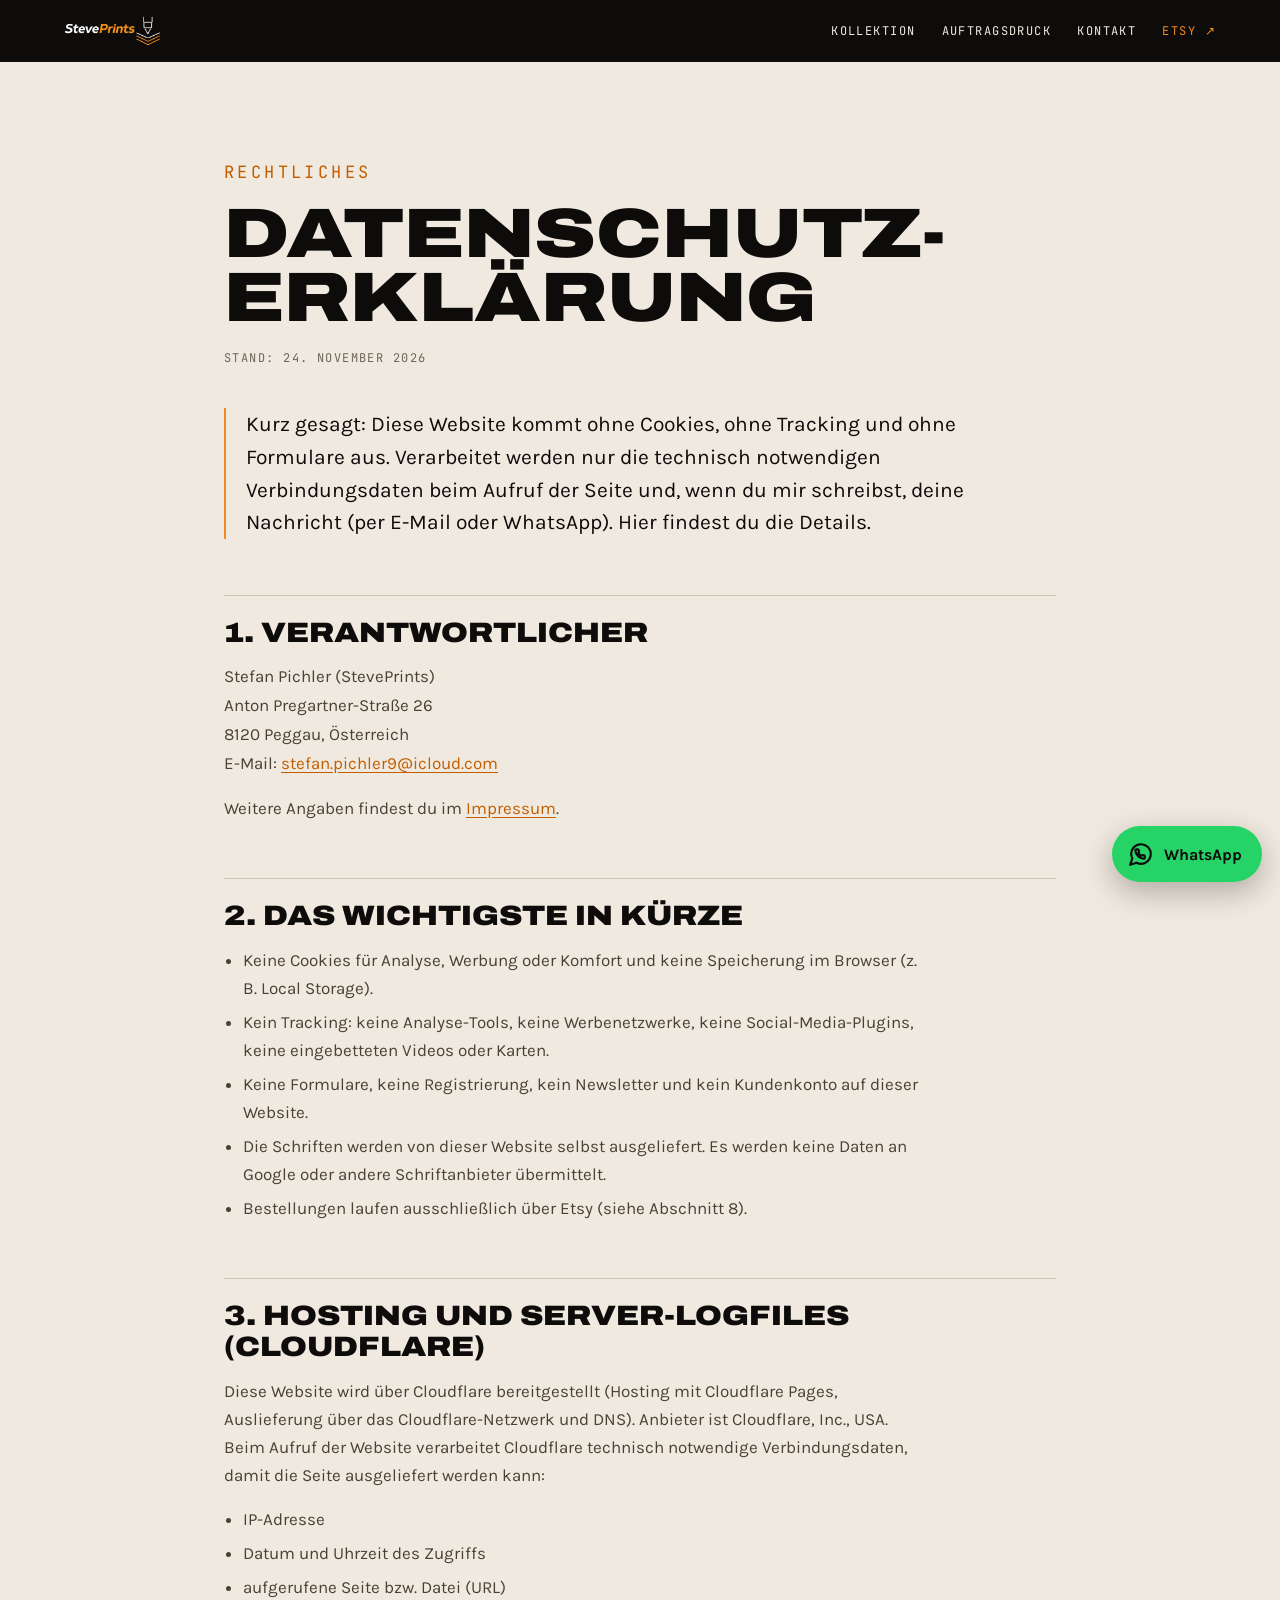
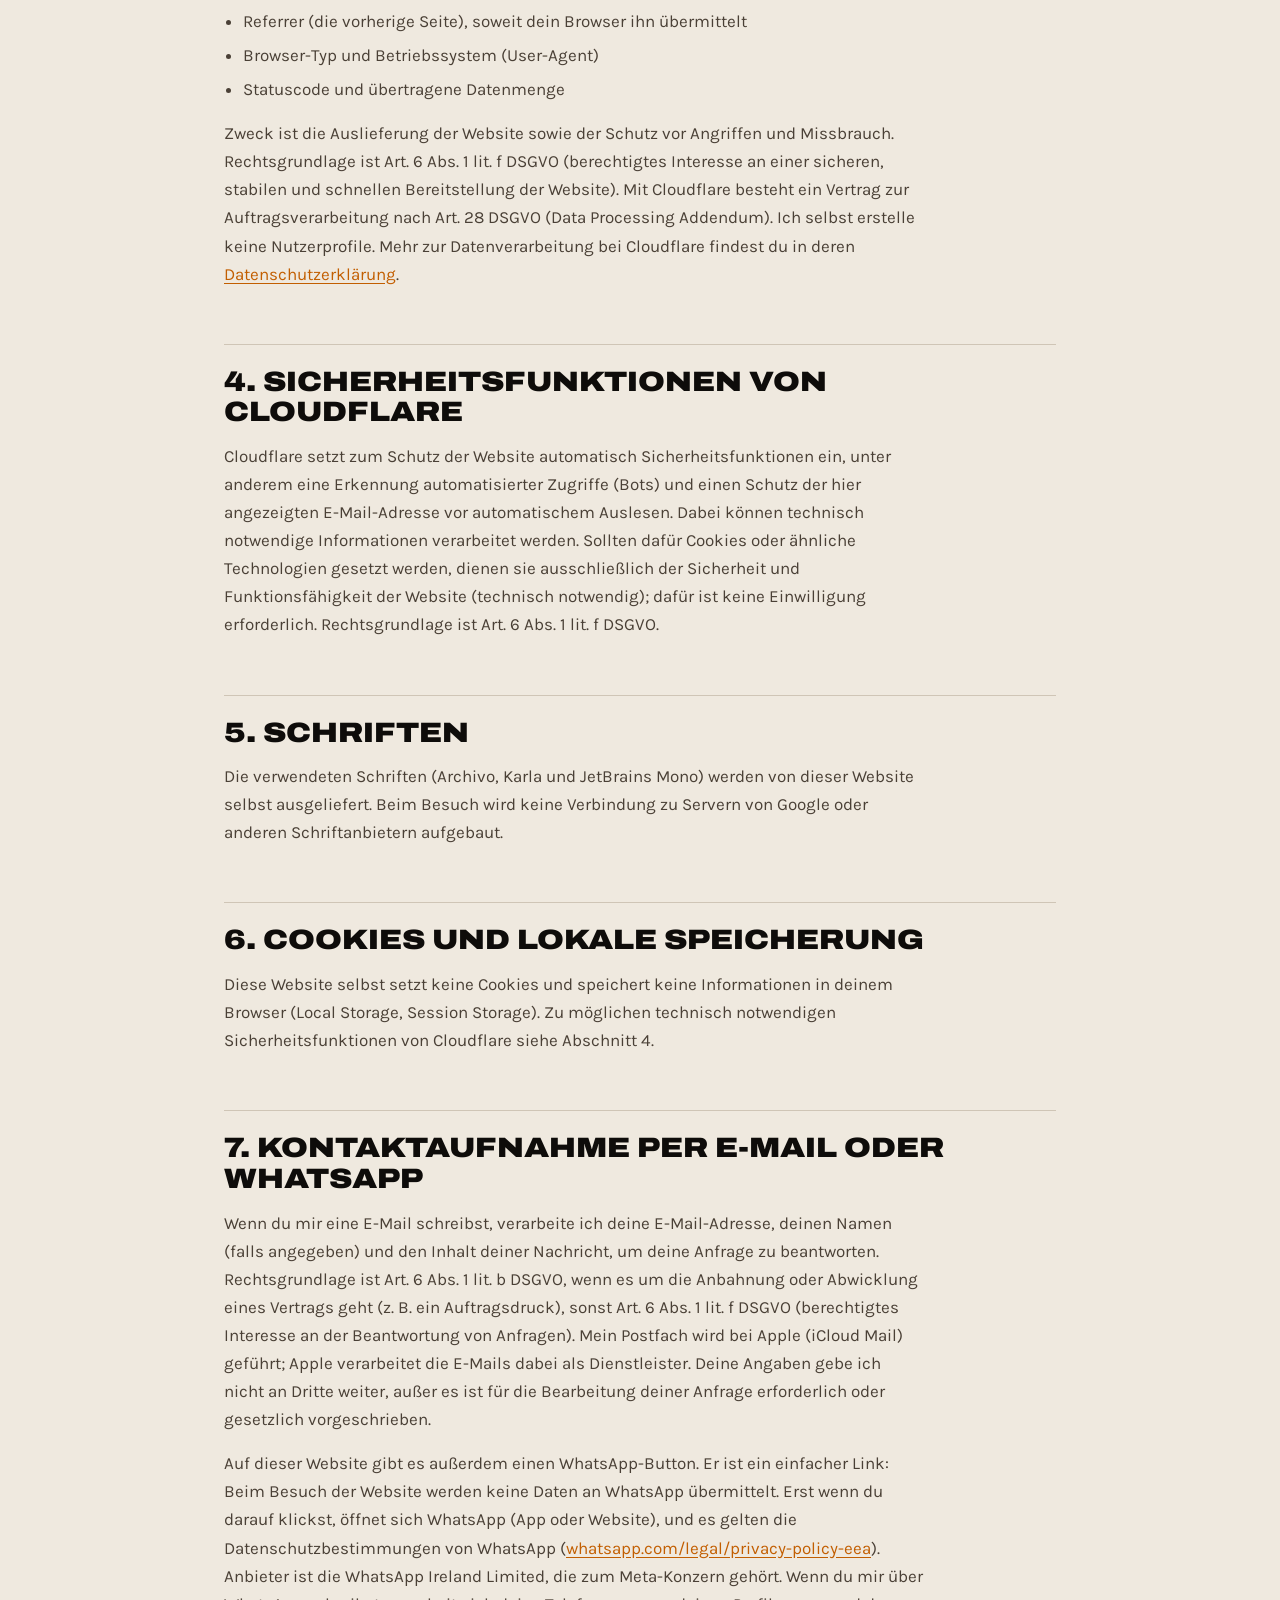
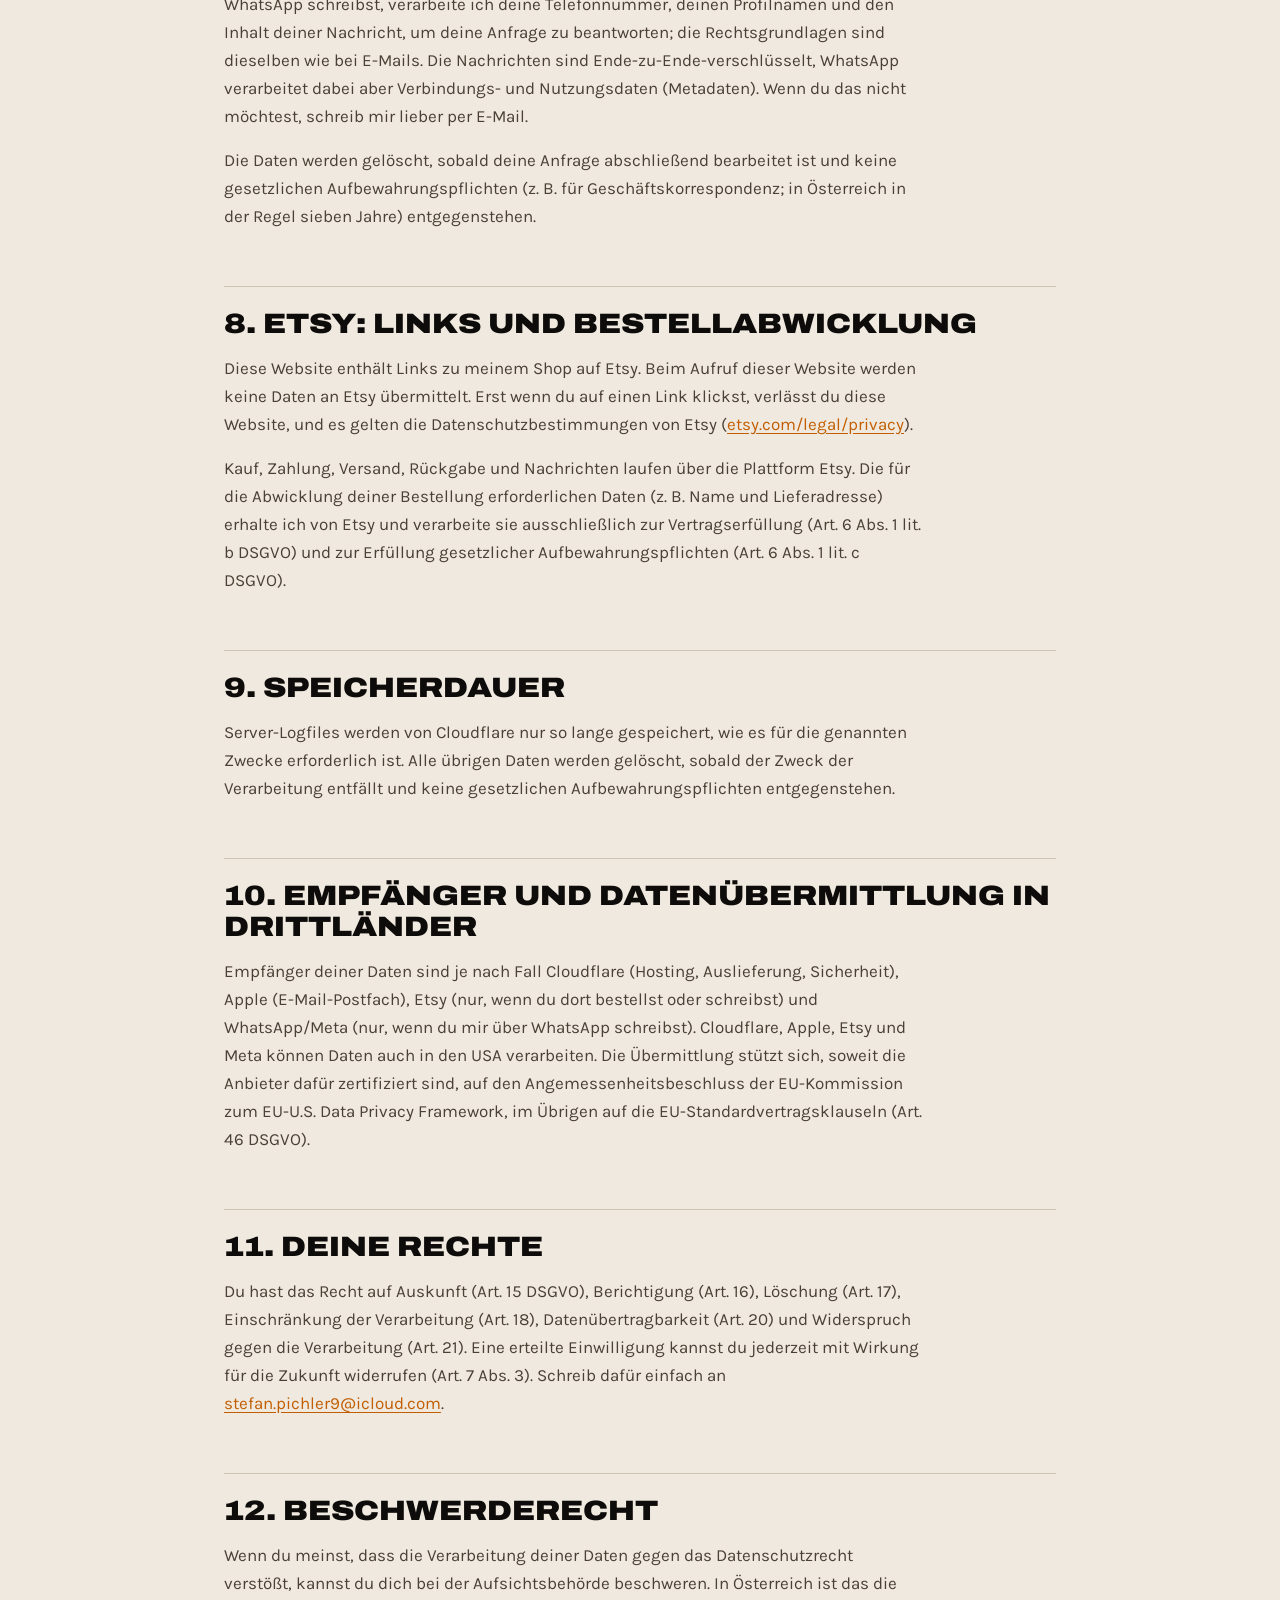
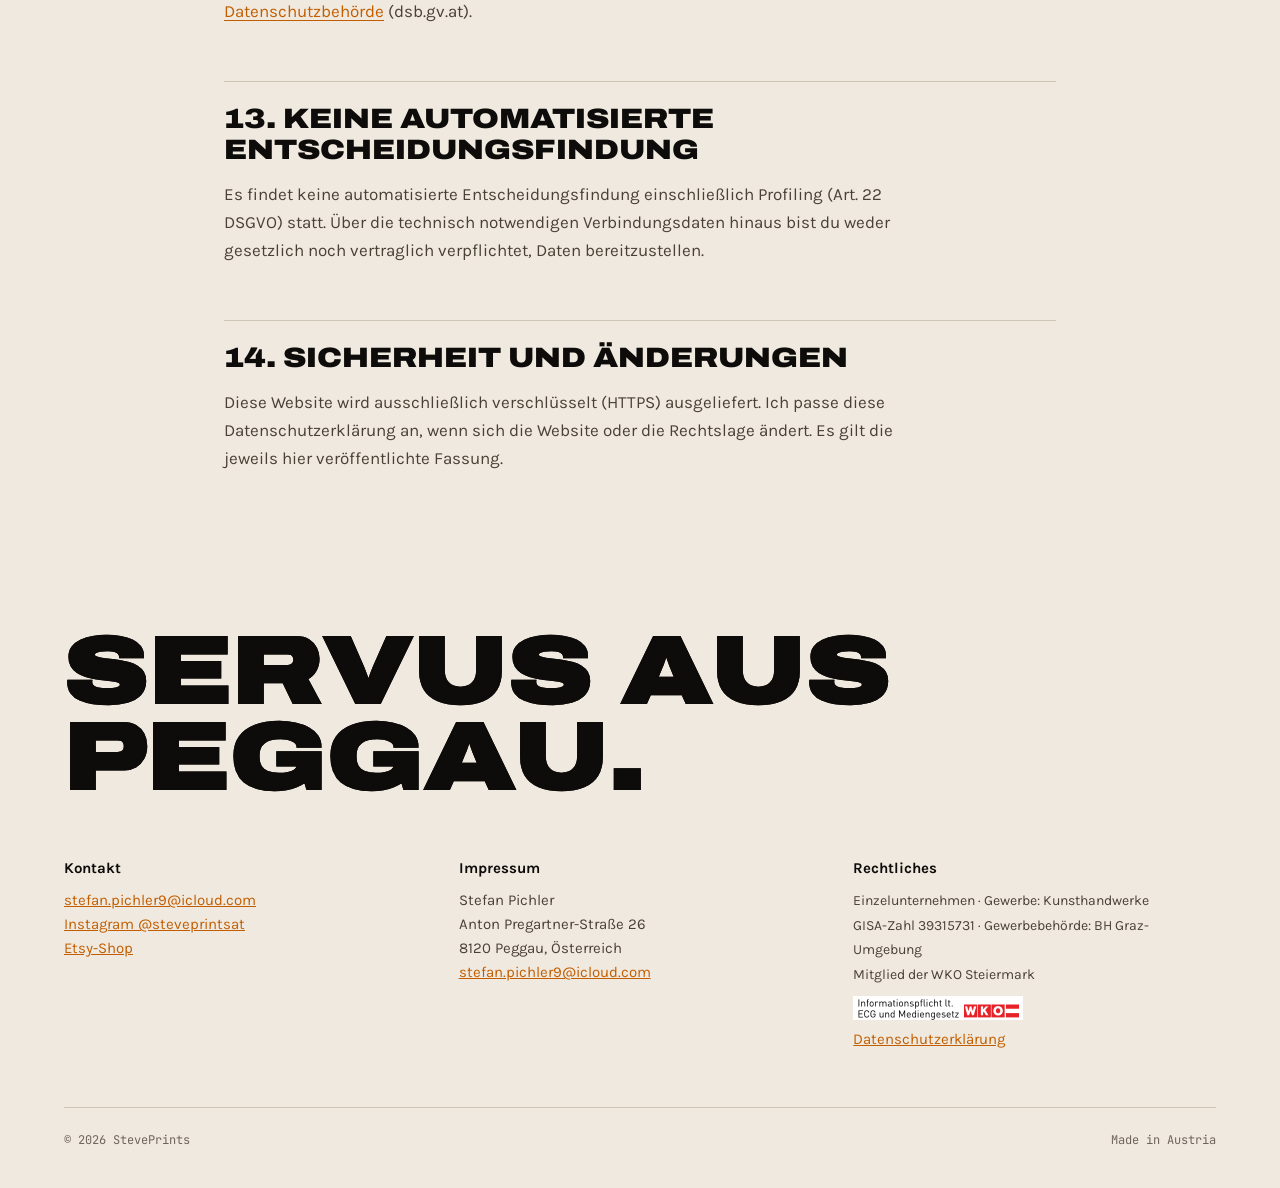
==== commit 1f04235d: "WhatsApp-Button, persönlicherer Einstiegstext, Datenschutz ergänzt - Schwebender WhatsApp-Button (re" ====
--- a/datenschutz.html
+++ b/datenschutz.html
@@ -27,9 +27,9 @@
   <div class="wrap">
     <p class="eyebrow">Rechtliches</p>
     <h1>Datenschutz&shy;erklärung</h1>
-    <p class="stand">Stand: 21. September 2026</p>
+    <p class="stand">Stand: 24. November 2026</p>
 
-    <p class="intro">Kurz gesagt: Diese Website kommt ohne Cookies, ohne Tracking und ohne Formulare aus. Verarbeitet werden nur die technisch notwendigen Verbindungsdaten beim Aufruf der Seite und, wenn du mir schreibst, deine E-Mail. Hier findest du die Details.</p>
+    <p class="intro">Kurz gesagt: Diese Website kommt ohne Cookies, ohne Tracking und ohne Formulare aus. Verarbeitet werden nur die technisch notwendigen Verbindungsdaten beim Aufruf der Seite und, wenn du mir schreibst, deine Nachricht (per E-Mail oder WhatsApp). Hier findest du die Details.</p>
 
     <h2>1. Verantwortlicher</h2>
     <address>Stefan Pichler (StevePrints)<br>Anton Pregartner-Straße 26<br>8120 Peggau, Österreich<br>E-Mail: <a href="mailto:stefan.pichler9@icloud.com">stefan.pichler9@icloud.com</a></address>
@@ -65,8 +65,9 @@
     <h2>6. Cookies und lokale Speicherung</h2>
     <p>Diese Website selbst setzt keine Cookies und speichert keine Informationen in deinem Browser (Local Storage, Session Storage). Zu möglichen technisch notwendigen Sicherheitsfunktionen von Cloudflare siehe Abschnitt 4.</p>
 
-    <h2>7. Kontaktaufnahme per E-Mail</h2>
+    <h2>7. Kontaktaufnahme per E-Mail oder WhatsApp</h2>
     <p>Wenn du mir eine E-Mail schreibst, verarbeite ich deine E-Mail-Adresse, deinen Namen (falls angegeben) und den Inhalt deiner Nachricht, um deine Anfrage zu beantworten. Rechtsgrundlage ist Art. 6 Abs. 1 lit. b DSGVO, wenn es um die Anbahnung oder Abwicklung eines Vertrags geht (z. B. ein Auftragsdruck), sonst Art. 6 Abs. 1 lit. f DSGVO (berechtigtes Interesse an der Beantwortung von Anfragen). Mein Postfach wird bei Apple (iCloud Mail) geführt; Apple verarbeitet die E-Mails dabei als Dienstleister. Deine Angaben gebe ich nicht an Dritte weiter, außer es ist für die Bearbeitung deiner Anfrage erforderlich oder gesetzlich vorgeschrieben.</p>
+    <p>Auf dieser Website gibt es außerdem einen WhatsApp-Button. Er ist ein einfacher Link: Beim Besuch der Website werden keine Daten an WhatsApp übermittelt. Erst wenn du darauf klickst, öffnet sich WhatsApp (App oder Website), und es gelten die Datenschutzbestimmungen von WhatsApp (<a href="https://www.whatsapp.com/legal/privacy-policy-eea" target="_blank" rel="noopener noreferrer">whatsapp.com/legal/privacy-policy-eea</a>). Anbieter ist die WhatsApp Ireland Limited, die zum Meta-Konzern gehört. Wenn du mir über WhatsApp schreibst, verarbeite ich deine Telefonnummer, deinen Profilnamen und den Inhalt deiner Nachricht, um deine Anfrage zu beantworten; die Rechtsgrundlagen sind dieselben wie bei E-Mails. Die Nachrichten sind Ende-zu-Ende-verschlüsselt, WhatsApp verarbeitet dabei aber Verbindungs- und Nutzungsdaten (Metadaten). Wenn du das nicht möchtest, schreib mir lieber per E-Mail.</p>
     <p>Die Daten werden gelöscht, sobald deine Anfrage abschließend bearbeitet ist und keine gesetzlichen Aufbewahrungspflichten (z. B. für Geschäftskorrespondenz; in Österreich in der Regel sieben Jahre) entgegenstehen.</p>
 
     <h2>8. Etsy: Links und Bestellabwicklung</h2>
@@ -77,7 +78,7 @@
     <p>Server-Logfiles werden von Cloudflare nur so lange gespeichert, wie es für die genannten Zwecke erforderlich ist. Alle übrigen Daten werden gelöscht, sobald der Zweck der Verarbeitung entfällt und keine gesetzlichen Aufbewahrungspflichten entgegenstehen.</p>
 
     <h2>10. Empfänger und Datenübermittlung in Drittländer</h2>
-    <p>Empfänger deiner Daten sind je nach Fall Cloudflare (Hosting, Auslieferung, Sicherheit), Apple (E-Mail-Postfach) und Etsy (nur, wenn du dort bestellst oder schreibst). Cloudflare, Apple und Etsy können Daten auch in den USA verarbeiten. Die Übermittlung stützt sich, soweit die Anbieter dafür zertifiziert sind, auf den Angemessenheitsbeschluss der EU-Kommission zum EU-U.S. Data Privacy Framework, im Übrigen auf die EU-Standardvertragsklauseln (Art. 46 DSGVO).</p>
+    <p>Empfänger deiner Daten sind je nach Fall Cloudflare (Hosting, Auslieferung, Sicherheit), Apple (E-Mail-Postfach), Etsy (nur, wenn du dort bestellst oder schreibst) und WhatsApp/Meta (nur, wenn du mir über WhatsApp schreibst). Cloudflare, Apple, Etsy und Meta können Daten auch in den USA verarbeiten. Die Übermittlung stützt sich, soweit die Anbieter dafür zertifiziert sind, auf den Angemessenheitsbeschluss der EU-Kommission zum EU-U.S. Data Privacy Framework, im Übrigen auf die EU-Standardvertragsklauseln (Art. 46 DSGVO).</p>
 
     <h2>11. Deine Rechte</h2>
     <p>Du hast das Recht auf Auskunft (Art. 15 DSGVO), Berichtigung (Art. 16), Löschung (Art. 17), Einschränkung der Verarbeitung (Art. 18), Datenübertragbarkeit (Art. 20) und Widerspruch gegen die Verarbeitung (Art. 21). Eine erteilte Einwilligung kannst du jederzeit mit Wirkung für die Zukunft widerrufen (Art. 7 Abs. 3). Schreib dafür einfach an <a href="mailto:stefan.pichler9@icloud.com">stefan.pichler9@icloud.com</a>.</p>
@@ -120,5 +121,10 @@
   </div>
 </footer>
 
+<a class="wa" href="https://wa.me/436644322282?text=Hallo%20Stefan%2C%20ich%20habe%20eine%20Frage%3A%20" target="_blank" rel="noopener" aria-label="Per WhatsApp schreiben">
+  <svg viewBox="0 0 24 24" fill="none" stroke="currentColor" stroke-width="2" stroke-linecap="round" stroke-linejoin="round" aria-hidden="true"><path d="M7.9 20A9 9 0 1 0 4 16.1L2 22Z"/><path d="M15.5 14.2v1.3a.9.9 0 0 1-1 .9 8.6 8.6 0 0 1-3.8-1.3 8.5 8.5 0 0 1-2.6-2.6 8.6 8.6 0 0 1-1.3-3.8.9.9 0 0 1 .9-1h1.3a.9.9 0 0 1 .9.8c.05.4.15.8.3 1.2a.9.9 0 0 1-.2.9l-.55.55a7 7 0 0 0 2.6 2.6l.55-.55a.9.9 0 0 1 .9-.2c.4.15.8.25 1.2.3a.9.9 0 0 1 .8.9z"/></svg>
+  <span>WhatsApp</span>
+</a>
+
 </body>
 </html>
--- a/site.css
+++ b/site.css
@@ -245,8 +245,8 @@
     @keyframes printUp{from{clip-path:inset(100% 0 0 0)}to{clip-path:inset(0 0 0 0)}}
     @keyframes nozUp{from{bottom:0%}to{bottom:100%}}
     @keyframes noz{0%,96%{opacity:1}100%{opacity:0}}
-    /* Schichtzahl des echten Drucks (Kuerbis-Set, 0,2 mm) - bei Aenderung auch in index.html anpassen */
-    @keyframes cnt{from{--n:0}to{--n:312}}
+    /* Zielwert kommt aus style="--layers:N" an .print-stage (setzt etsy_sync.py je nach Produkt des Tages) */
+    @keyframes cnt{from{--n:0}to{--n:var(--layers,312)}}
     @keyframes lines{0%,88%{opacity:.55}100%{opacity:0}}
     @keyframes done{0%,92%{opacity:0;transform:translateY(24px)}100%{opacity:1;transform:none}}
 
@@ -281,3 +281,12 @@
   html{scroll-behavior:auto}
   .collage img,.tile .shot img,.btn{transition:none}
 }
+
+/* ---------------------------------------------------------------- WhatsApp-Button
+   Reiner Link auf wa.me - keine Einbindung, keine Daten an Meta, bevor jemand klickt.
+   Icons: Lucide (message-circle, phone), ISC-Lizenz. */
+.wa{position:fixed;right:max(18px,env(safe-area-inset-right));bottom:max(18px,env(safe-area-inset-bottom));z-index:40;display:flex;align-items:center;gap:10px;height:56px;padding:0 20px 0 16px;border-radius:999px;background:#25D366;color:#0E0C0A;text-decoration:none;font-family:var(--body);font-weight:700;font-size:16px;box-shadow:0 10px 30px rgba(14,12,10,.28);transition:transform .2s,box-shadow .2s}
+.wa:hover{color:#0E0C0A;transform:translateY(-2px);box-shadow:0 14px 34px rgba(14,12,10,.34)}
+.wa svg{width:26px;height:26px;flex:0 0 auto}
+@media (max-width:620px){.wa{width:56px;padding:0;justify-content:center}.wa span{position:absolute;width:1px;height:1px;overflow:hidden;clip:rect(0,0,0,0)}}
+@media (prefers-reduced-motion:reduce){.wa{transition:none}}
